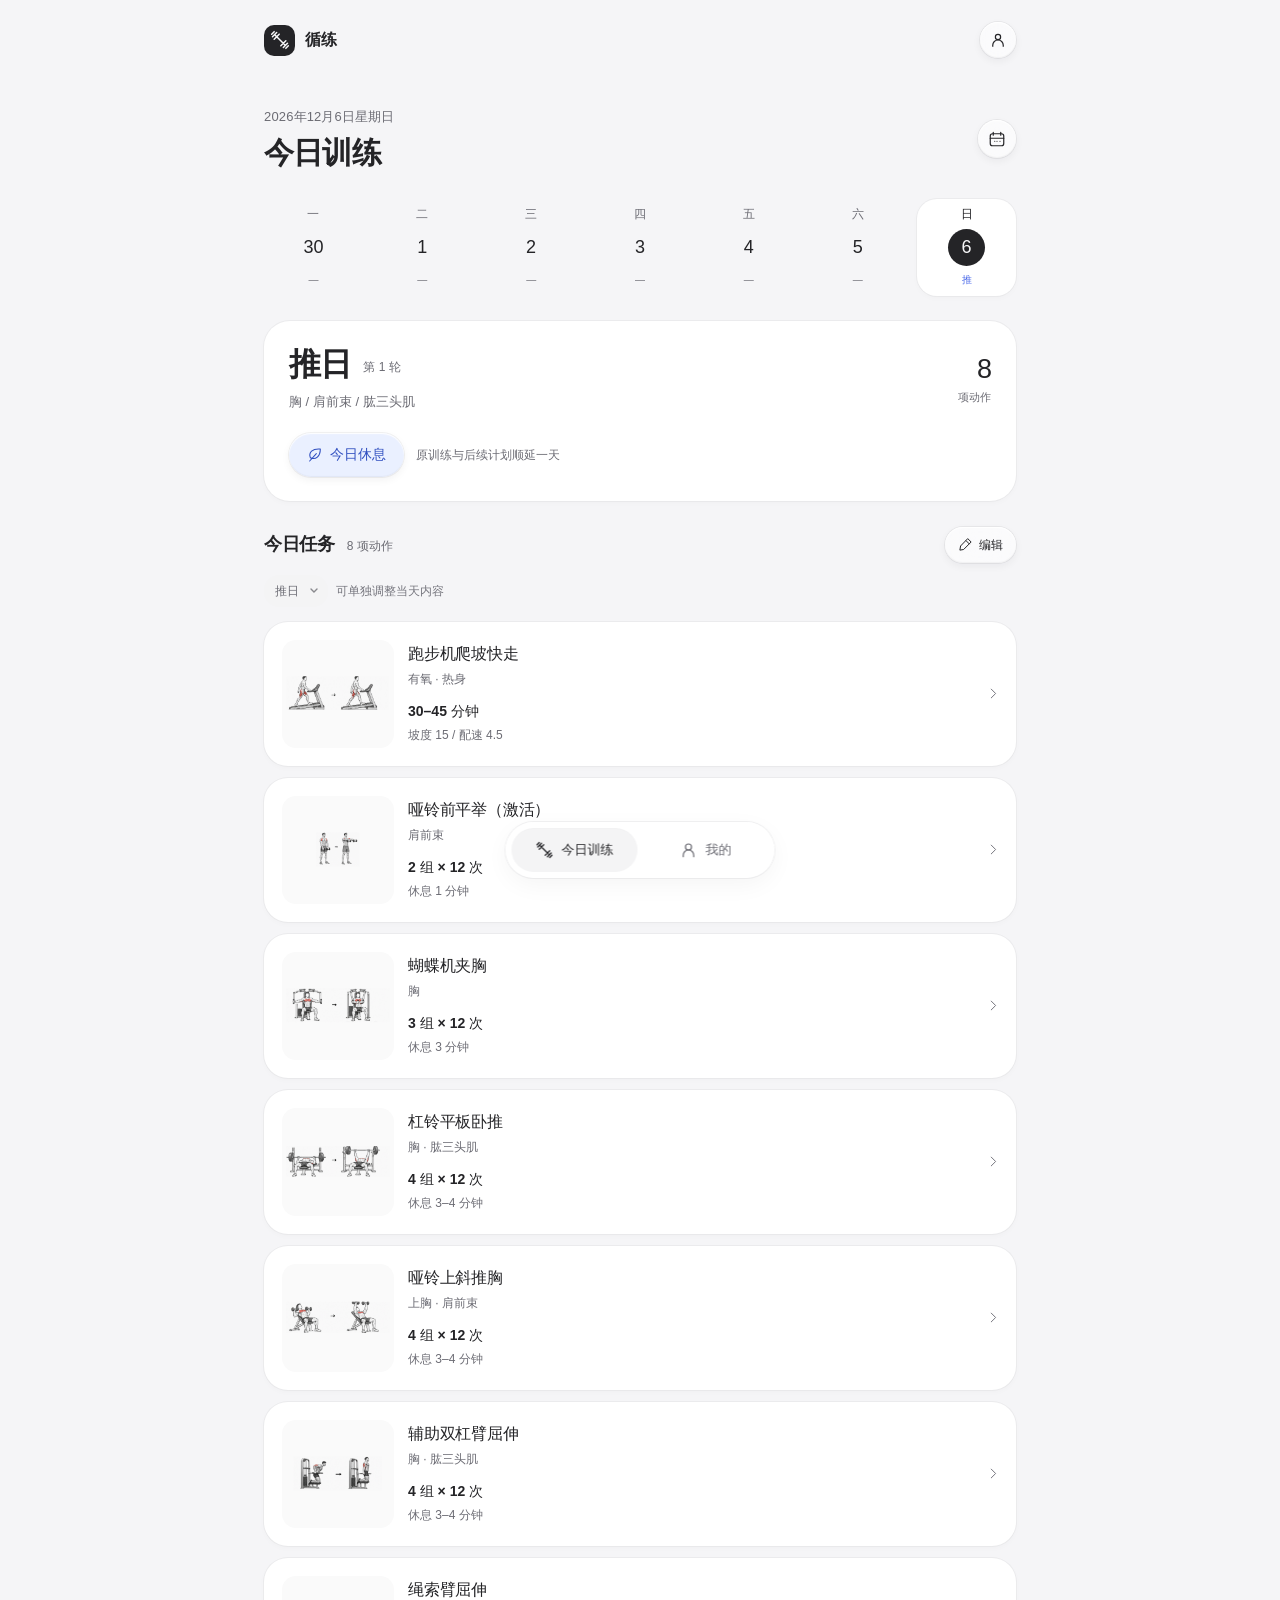
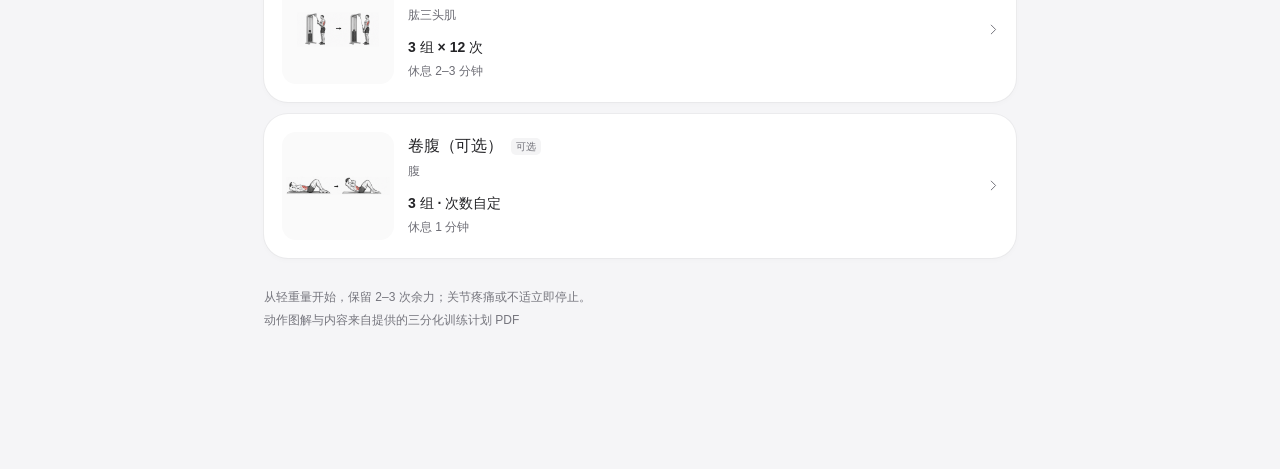
==== index.html @ 10025bc5 "Create fitness task reminder with glass controls" ====
<!doctype html>
<html lang="zh-CN">
<head>
  <meta charset="UTF-8"><meta name="viewport" content="width=device-width,initial-scale=1,viewport-fit=cover,interactive-widget=resizes-content">
  <meta name="theme-color" content="#f5f5f7">
  <meta name="apple-mobile-web-app-capable" content="yes"><meta name="apple-mobile-web-app-title" content="循练">
  <link rel="manifest" href="manifest.json"><link rel="icon" href="icon.svg" type="image/svg+xml">
  <title>循练 · 我的健身计划</title>
  <link rel="stylesheet" href="style.css">
  
</head>
<body>
  <header class="topbar"><a class="brand" href="#today" data-action="today" aria-label="循练首页"><span class="brand-mark"><svg viewBox="0 0 24 24" fill="none" stroke="currentColor" stroke-width="1.8" stroke-linecap="round"><path d="m6 6 12 12M3 8l5-5m8 18 5-5M2 5l3-3m14 20 3-3M5 11l6-6m2 14 6-6"/></svg></span>循练</a><button class="avatar" aria-label="打开我的设置" data-action="profile"><svg viewBox="0 0 24 24" fill="none" stroke="currentColor" stroke-width="1.6"><circle cx="12" cy="8" r="3.5"/><path d="M5 21v-2a7 7 0 0 1 14 0v2"/></svg></button></header>
  <main id="app"></main>
  <nav class="bottom-nav" aria-label="主导航"><button id="nav-today" data-action="today"><span id="nav-icon-today"></span>今日训练</button><button id="nav-profile" data-action="profile"><span id="nav-icon-profile"></span>我的</button></nav>
  <div id="toast" role="status"></div>
  <dialog id="modal"><div id="modal-content"></div></dialog>
  <script src="schedule.js"></script><script src="plan-data.js"></script><script src="app.js"></script>
</body></html>
---- style.css ----
:root{font-family:-apple-system,BlinkMacSystemFont,"SF Pro Display","Segoe UI","Microsoft YaHei",sans-serif;font-size:16px;line-height:1.5;font-optical-sizing:auto;-webkit-font-smoothing:antialiased;color-scheme:light;--bg:#f5f5f7;--surface:#fff;--surface-secondary:#f4f4f5;--text:#242427;--muted:#6c6c74;--faint:#76767e;--line:rgba(28,28,33,.08);--accent:#4665e8;--accent-wash:#eef1fd;--positive:#479269;--shadow:0 0 0 1px rgba(26,26,30,.04),0 2px 6px rgba(26,26,30,.025);--ease-out:cubic-bezier(.23,1,.32,1);--glass:rgba(255,255,255,.68)}
:root[data-theme=dark]{color-scheme:dark;--bg:#151517;--surface:#202023;--surface-secondary:#28282d;--text:#ededf0;--muted:#929298;--faint:#67676e;--line:rgba(255,255,255,.08);--accent:#8ca0ff;--accent-wash:#8ca0ff14;--positive:#75bd94;--shadow:0 0 0 1px rgba(255,255,255,.06),0 2px 7px rgba(0,0,0,.06);--glass:rgba(36,36,40,.8)}
*{box-sizing:border-box}html{background:var(--bg);-webkit-text-size-adjust:100%;-webkit-tap-highlight-color:transparent;overscroll-behavior:none}body{margin:0;min-width:320px;min-height:100dvh;background:var(--bg);color:var(--text)}[hidden]{display:none!important}button,input,select,textarea{font:inherit;color:inherit;border-radius:16px}button{cursor:pointer;border:0;background:none;min-height:44px;touch-action:manipulation;user-select:none;-webkit-user-select:none;-webkit-touch-callout:none;transition:transform 120ms var(--ease-out),background-color 120ms ease;color:var(--text)}button:active{transform:scale(.97)}button:disabled{cursor:default;opacity:.38}button:disabled:active{transform:none}a{color:inherit;text-decoration:none;touch-action:manipulation}button:focus-visible,a:focus-visible,input:focus-visible,select:focus-visible,textarea:focus-visible{outline:2px solid var(--accent);outline-offset:4px}h1,h2,h3,p{margin:0}h1{font-size:30px;line-height:1.2;letter-spacing:-.8px;font-weight:650}h2{font-weight:600}h3{font-weight:550}p{line-height:1.65}small{font-size:12px}svg{width:20px;height:20px;display:block;flex-shrink:0}button svg{pointer-events:none}input,select,textarea{min-width:0;max-width:100%;background:var(--surface-secondary);border:0;padding:11px 12px;font-size:16px;line-height:1.5;box-shadow:0 0 0 1px var(--line);border-radius:16px}input[type=checkbox]{accent-color:var(--accent);width:16px;height:16px;flex-shrink:0;margin:0;box-shadow:none;padding:0}select{appearance:none;background-image:url("data:image/svg+xml,%3Csvg viewBox='0 0 16 16' width='16' height='16' xmlns='http://www.w3.org/2000/svg'%3E%3Cpath d='m5 6 3 3 3-3' fill='none' stroke='%2389898e' stroke-width='1.4' stroke-linecap='round'/%3E%3C/svg%3E");background-repeat:no-repeat;background-position:right 12px center;padding-right:34px}textarea{resize:vertical;min-height:100px}input[type=number]{max-width:130px}strong,b{font-weight:550}.topbar{max-width:808px;margin:0 auto;display:flex;align-items:center;justify-content:space-between;padding:calc(22px + env(safe-area-inset-top,0px)) 28px 16px}.brand{display:flex;align-items:center;gap:10px;font-size:16px;font-weight:600;letter-spacing:-.2px}.brand-mark{height:31px;width:31px;border-radius:10px;display:grid;place-items:center;background:var(--text);color:var(--bg)}.brand-mark svg{width:20px;height:20px}.avatar{height:36px;min-height:36px;width:36px;display:grid;place-items:center;border-radius:50%;color:var(--muted);background:var(--surface);box-shadow:var(--shadow)}.avatar svg{width:18px;height:18px}main{max-width:808px;margin:25px auto 0;padding:0 28px calc(138px + env(safe-area-inset-bottom,0px))}.page-heading{display:flex;justify-content:space-between;align-items:center;gap:14px;margin-bottom:28px}.page-date{color:var(--muted);font-size:13px;letter-spacing:.15px;margin-bottom:8px}.page-heading>div>p:not(.page-date){font-size:14px;color:var(--muted);margin-top:10px}.date-actions{display:flex;align-items:center;gap:14px}.date-button,.icon-button{width:38px;height:38px;min-height:38px;border-radius:11px;background:var(--surface);display:grid;place-items:center;color:var(--muted);box-shadow:var(--shadow)}.date-button svg,.icon-button svg{width:18px;height:18px}.date-actions .text-btn{font-size:12px;color:var(--accent)}.week-calendar{margin-bottom:25px}.week-grid{display:grid;grid-template-columns:repeat(7,minmax(0,1fr));gap:10px}.day-button{min-width:0;display:flex;flex-direction:column;align-items:center;justify-content:center;gap:6px;padding:8px 4px 9px;position:relative;color:var(--muted);font-size:12px;border-radius:20px}.day-button>span{font-size:12px;line-height:1.3}.day-button b{width:37px;height:37px;display:grid;place-items:center;font-size:18px;font-weight:500;border-radius:50%;color:var(--text);font-variant-numeric:tabular-nums}.day-button.active{background:var(--surface);box-shadow:var(--shadow)}.day-button.active b{background:var(--text);color:var(--bg)}.day-button .day-kind{font-size:10px;font-weight:500;line-height:1.5;color:var(--faint)}.day-button .day-kind.push{color:#6479c1}.day-button .day-kind.pull{color:#b08d67}.day-button .day-kind.legs{color:#6e9a7c}.day-button.active .day-kind{color:var(--accent)}.day-button.is-today>span{color:var(--text);font-weight:550}.workout-summary{padding:24px 25px;background:var(--surface);box-shadow:var(--shadow);border-radius:26px}.summary-top{display:flex;align-items:center;justify-content:space-between;margin-bottom:18px}.workout-type{display:flex;align-items:center;gap:7px;font-size:10px;font-weight:600;letter-spacing:1.2px;color:var(--muted)}.type-mark{width:24px;height:24px;border-radius:7px;display:grid;place-items:center;background:var(--accent-wash);color:var(--accent)}.type-mark svg{width:14px;height:14px}.type-mark.pull{background:#b08d6712;color:#a28564}.type-mark.legs{background:#6e9a7c12;color:#6e9a7c}.cycle-count{font-size:12px;color:var(--muted)}.summary-title{display:flex;justify-content:space-between;align-items:center;gap:20px}.summary-name{display:flex;align-items:center;gap:12px}.summary-name .cycle-count{padding-top:5px}.summary-title h2{font-size:32px;letter-spacing:-.8px;line-height:1.2;font-weight:600}.summary-title p{font-size:13px;margin-top:8px;color:var(--muted)}.summary-count{display:flex;flex-direction:column;text-align:right}.summary-count b{font-size:27px;font-weight:500;line-height:1.2;letter-spacing:-1px}.summary-count span{font-size:11px;color:var(--muted);margin-top:4px}.summary-progress{margin-top:24px}.summary-progress-copy{display:flex;align-items:center;justify-content:space-between;font-size:11px;color:var(--muted);margin-bottom:8px;font-variant-numeric:tabular-nums}.progress-track{height:4px;width:100%;background:var(--surface-secondary);border-radius:4px;overflow:hidden}.progress-track>div{height:100%;background:var(--accent);border-radius:4px;transition:width 150ms var(--ease-out)}.summary-actions{display:flex;gap:14px;align-items:center;margin-top:20px}.primary{display:inline-flex;align-items:center;justify-content:center;gap:8px;min-height:44px;padding:11px 20px;border-radius:11px;background:var(--text);color:var(--bg);font-size:14px;font-weight:550;white-space:nowrap;box-shadow:0 2px 3px #00000006}.primary svg{width:16px;height:16px}.summary-actions .primary{min-width:160px}.primary:disabled{opacity:.22}.rest-button{display:flex;align-items:center;justify-content:center;gap:7px;padding:10px 8px;font-size:13px;color:var(--muted);border-radius:10px}.rest-button svg{width:16px;height:16px}.section-heading{display:flex;justify-content:space-between;align-items:center;gap:16px;margin-bottom:15px}.section-heading h2{font-size:18px;letter-spacing:-.3px;font-weight:600}.section-heading>div{display:flex;align-items:baseline;gap:12px}.section-heading>div>span{font-size:12px;color:var(--muted)}.section-heading .text-btn{font-size:12px}.text-btn{display:inline-flex;align-items:center;justify-content:center;gap:6px;color:var(--muted);border-radius:8px;padding:5px;font-size:13px}.text-btn svg{width:15px;height:15px}.daily-task-section{margin-top:27px}.task-heading{margin-bottom:12px}.task-heading h2{font-size:14px;font-weight:500;color:var(--muted);letter-spacing:0}.task-heading>span{display:flex;align-items:center;gap:5px;font-size:12px;color:var(--muted)}.task-heading svg{width:13px;height:13px}.timer-numbers{font-variant-numeric:tabular-nums;font-weight:500}.tasks-strip{display:flex;align-items:center;gap:22px;padding:0 1px 20px;border-bottom:1px solid var(--line)}.task-button{display:flex;align-items:center;gap:8px;font-size:13px;padding:0;min-height:32px;color:var(--muted)}.task-check{height:17px;width:17px;border:1px solid var(--line);box-shadow:inset 0 0 0 1px #88888810;border-radius:5px;display:grid;place-items:center;background:var(--surface)}.task-check svg{width:12px;height:12px}.task-check.done{color:#fff;background:var(--accent);border-color:var(--accent);box-shadow:none}.task-button small{font-size:10px;color:var(--faint);margin-left:-3px}.plan-section{margin-top:26px}.plan-select{display:flex;align-items:center;gap:8px;margin:-3px 0 15px;font-size:12px;color:var(--muted)}.plan-select label{position:absolute;width:1px;height:1px;overflow:hidden;clip:rect(0,0,0,0)}.plan-select select{font-size:12px;min-height:32px;line-height:1.5;padding:6px 29px 6px 11px;box-shadow:none;background-color:var(--surface-secondary);background-position:right 6px center;border-radius:999px}.plan-select>span{font-size:11px;color:var(--faint)}.exercise-list{display:flex;flex-direction:column;gap:12px}.exercise-card{display:grid;align-items:center;background:var(--surface);box-shadow:var(--shadow);overflow:hidden;padding:18px;border-radius:24px;grid-template-columns:112px minmax(0,1fr) 20px;column-gap:14px}.exercise-art{display:flex;align-items:center;justify-content:center;overflow:hidden;background:#fafafa;grid-column:1;grid-row:1;padding:4px;width:112px;height:108px;border-radius:14px}.custom-image{width:100%;height:100%;object-fit:contain;display:block;mix-blend-mode:multiply}.exercise-art img{color:#777}.exercise-name-row{display:flex;align-items:center;gap:8px}.exercise-info{grid-column:2;min-width:0}.exercise-info h3{;line-height:1.4;letter-spacing:-.2px;font-weight:550;font-size:16px}.exercise-info p{;color:var(--muted);margin-top:5px;font-size:12px}.optional-label{font-size:10px;color:var(--muted);border-radius:5px;padding:1px 5px;background:var(--surface-secondary);white-space:nowrap}.exercise-meta{display:flex;align-items:center;flex-wrap:wrap;gap:8px;color:var(--muted);line-height:1.6;font-size:12px;margin-top:10px}.meta-divider{width:1px;height:10px;background:var(--line);flex-shrink:0}.detail-link{grid-column:3;grid-row:1;display:grid;place-items:center;min-width:28px;padding:0;color:var(--faint)}.detail-link svg{width:15px;height:15px}.exercise-side{grid-column:1/-1;display:flex;align-items:center;gap:12px;border-top:1px solid var(--line);padding:11px 0;margin-top:14px;min-height:65px}.set-label{font-size:11px;color:var(--muted);min-width:61px}.set-checks{display:flex;align-items:center;gap:8px;flex-wrap:wrap;flex:1}.set-btn{width:40px;height:36px;min-height:36px;border-radius:9px;display:grid;place-items:center;font-size:12px;font-variant-numeric:tabular-nums;background:var(--surface-secondary);color:var(--muted);position:relative}.set-btn::before{content:'';position:absolute;inset:-4px -3px}.set-btn svg{width:15px;height:15px}.set-btn.done{background:var(--accent-wash);color:var(--accent)}.set-btn:disabled{opacity:.5}.set-btn.done:disabled{opacity:.85}.exercise-set-summary{font-size:11px;color:var(--faint);font-variant-numeric:tabular-nums;white-space:nowrap}.no-image{display:flex;align-items:center;justify-content:center;gap:5px;flex-direction:column;color:#b2b2b8}.no-image svg{height:28px;width:28px}.no-image small{font-size:10px}.finish-panel{margin-top:22px;display:flex;justify-content:space-between;align-items:center;gap:18px;padding:22px 2px 0;border-top:1px solid var(--line)}.finish-panel strong{font-size:14px;font-weight:500}.finish-panel p{font-size:12px;color:var(--muted);margin-top:4px}.finish-panel>.primary{font-size:12px;padding:10px 16px;min-height:40px}.finish-panel>svg{width:25px;height:25px;color:var(--positive)}.train-note{font-size:11px;color:var(--faint);margin-top:28px;line-height:1.9;max-width:65ch}.bottom-nav{position:fixed;z-index:20;bottom:calc(22px + env(safe-area-inset-bottom,0px));left:50%;transform:translateX(-50%);display:flex;padding:6px;gap:5px;min-width:268px;background:var(--glass);box-shadow:0 0 0 1px rgba(120,120,130,.1),0 7px 24px #0000000b,inset 0 1px 0 #ffffff80;border-radius:999px;backdrop-filter:blur(24px) saturate(180%);-webkit-backdrop-filter:blur(24px) saturate(180%)}.bottom-nav button{display:flex;align-items:center;justify-content:center;gap:8px;min-width:126px;padding:12px 17px;font-size:13px;color:var(--muted);min-height:44px;flex:1;border-radius:999px}.bottom-nav button.active{background:var(--surface-secondary);color:var(--text);box-shadow:inset 0 1px 0 #88888805}.bottom-nav svg{width:18px;height:18px}.timer-tray{position:fixed;z-index:19;bottom:110px;left:50%;transform:translateX(-50%);display:flex;align-items:center;gap:12px;padding:12px 16px;min-width:284px;border-radius:16px;background:var(--surface);box-shadow:0 0 0 1px var(--line),0 10px 35px #00000014}.timer-icon{width:33px;height:33px;border-radius:50%;background:var(--accent-wash);color:var(--accent);display:grid;place-items:center}.timer-icon svg{height:16px;width:16px}.timer-tray>div{display:flex;flex-direction:column;gap:1px;min-width:70px}.timer-tray>div>span{font-size:10px;color:var(--muted)}.timer-tray b{font-size:18px;line-height:1.2;letter-spacing:.4px}.timer-tray>button{margin-left:auto;font-size:12px;padding:0 5px;color:var(--muted)}#toast{position:fixed;z-index:50;bottom:113px;left:50%;transform:translate(-50%,8px);opacity:0;pointer-events:none;max-width:calc(100vw - 32px);width:max-content;padding:12px 17px;border-radius:12px;background:var(--surface);box-shadow:var(--shadow),0 5px 25px #00000012;color:var(--text);font-size:13px;line-height:1.7;transition:opacity 180ms var(--ease-out),transform 180ms var(--ease-out)}#toast.show{opacity:1;transform:translate(-50%,0)}.rest-state{padding:44px 25px;background:var(--surface);box-shadow:var(--shadow);text-align:center;margin-bottom:20px;border-radius:26px}.rest-state>svg{width:43px;height:43px;color:var(--muted);margin:0 auto 20px}.rest-state h2{font-size:24px;font-weight:550;letter-spacing:-.5px}.rest-state p{font-size:13px;line-height:1.85;color:var(--muted);max-width:420px;margin:13px auto 24px}.hero-actions{display:flex;justify-content:center;align-items:center;gap:10px;flex-wrap:wrap}.secondary{background:var(--surface-secondary);border-radius:10px;padding:10px 14px;min-height:42px;display:inline-flex;justify-content:center;align-items:center;gap:7px;font-size:13px;color:var(--muted)}.secondary svg{height:16px;width:16px}.rest-suggestions{display:flex;justify-content:center;align-items:center;gap:20px;font-size:12px;color:var(--muted);margin:20px 0 26px}.rest-state .inline-note{font-size:11px;margin-bottom:0}.profile-grid{display:grid;grid-template-columns:1fr;gap:22px}.profile-grid>div{display:contents}.settings-card{padding:24px;background:var(--surface);box-shadow:var(--shadow);border-radius:26px}.settings-card h2{font-size:18px;letter-spacing:-.3px}.settings-card>p{font-size:12px;color:var(--muted);margin-top:8px;margin-bottom:21px}.field{display:flex;flex-direction:column;gap:9px;margin:22px 0}.field label{font-size:13px;font-weight:500;color:var(--text)}.field small{font-size:11px;color:var(--muted);line-height:1.8}.field input[type=date]{max-width:240px}.cycle-list{display:flex;flex-wrap:wrap;gap:10px}.cycle-item{display:flex;align-items:center;gap:10px;padding:6px 9px 6px 13px;background:var(--surface-secondary);border-radius:19px}.cycle-item span{font-size:13px}.cycle-item button{min-height:32px;width:28px;display:grid;place-items:center;border-radius:7px;color:var(--muted);padding:0}.cycle-item svg{width:14px;height:14px}.weekday-options{display:flex;gap:7px;flex-wrap:wrap}.weekday-option{display:flex;align-items:center;gap:7px;padding:9px;background:var(--surface-secondary);font-size:12px!important;font-weight:400!important;white-space:nowrap;border-radius:13px}.save-row{border-top:1px solid var(--line);padding-top:20px;margin-top:25px;display:flex;align-items:center;justify-content:space-between;gap:14px}.save-row small{font-size:11px;color:var(--muted)}.save-row .primary{font-size:12px;min-height:40px}.profile-stat{display:flex;gap:48px;margin:25px 0 19px}.profile-stat strong{font-size:30px;letter-spacing:-1px;line-height:1.2;display:block;font-weight:500;font-variant-numeric:tabular-nums}.profile-stat span{font-size:11px;color:var(--muted);margin-top:6px;display:block}.empty{text-align:center;padding:25px 5px 15px;font-size:13px;line-height:1.9;color:var(--muted)}.history-item{display:flex;justify-content:space-between;align-items:center;gap:15px;width:100%;padding:16px 0;border-top:1px solid var(--line);font-size:13px;text-align:left}.history-item strong{font-weight:500}.history-item span{color:var(--muted);font-size:11px}.segmented{display:flex;padding:4px;gap:4px;background:var(--surface-secondary);margin:20px 0 9px;border-radius:999px}.segmented button{flex:1;padding:7px 12px;min-height:35px;font-size:13px;border-radius:8px;color:var(--muted)}.segmented button.active{background:var(--surface);color:var(--text);box-shadow:0 1px 4px #00000007}.editor-row{display:flex;align-items:center;justify-content:space-between;padding:15px 0;border-bottom:1px solid var(--line);gap:15px}.editor-row strong{font-size:13px;font-weight:500}.editor-row small{display:block;color:var(--muted);font-size:11px;margin-top:5px}.row-actions{display:flex;align-items:center;gap:7px}.row-actions button{height:32px;min-height:32px;width:32px;border-radius:8px;display:grid;place-items:center;background:var(--surface-secondary);color:var(--muted);padding:0}.row-actions svg{width:14px;height:14px}.editor-footer{display:flex;gap:10px;margin-top:20px}.inline-note,.local-note{font-size:11px!important;color:var(--muted);line-height:1.8;margin-top:16px!important;margin-bottom:0!important}.settings-card .field:last-child{margin-bottom:0}.settings-card .text-btn{margin-top:12px;font-size:12px}.settings-card .field select{max-width:100%}.danger{color:#c46b64}dialog{color:var(--text);background:var(--surface);border:0;box-shadow:0 0 0 1px var(--line),0 24px 100px #00000026;padding:0;width:calc(100vw - 32px);max-width:490px;max-height:90dvh;overflow:auto;overscroll-behavior:contain;border-radius:28px}dialog::backdrop{background:rgba(20,20,25,.3);backdrop-filter:blur(5px);-webkit-backdrop-filter:blur(5px)}.modal-header{display:flex;align-items:center;justify-content:space-between;gap:15px;padding:20px 23px 12px}.modal-header h2{font-size:18px;line-height:1.4;font-weight:600;letter-spacing:-.3px}.modal-header .icon-button{background:var(--surface-secondary);box-shadow:none;height:30px;width:30px;min-height:30px;border-radius:50%}.modal-header .icon-button svg{height:15px;width:15px}.modal-body{padding:12px 23px 23px}.modal-body>p{font-size:13px;color:var(--muted);line-height:1.8;margin:12px 0 18px}.modal-body h3{font-size:15px;font-weight:550}.illustration{height:220px;padding:16px;background:#fafafa;border-radius:13px;margin:0 0 20px;overflow:hidden}.detail-muscle{font-size:11px;color:var(--muted);display:block;margin:13px 0 8px}.diagram-note{font-size:11px!important}.modal-footer{margin-top:25px;display:flex;align-items:center;justify-content:flex-end;gap:10px}.modal-footer .primary,.modal-footer .secondary{font-size:13px}.form-grid{display:grid;grid-template-columns:1fr 1fr;gap:0 18px}.form-grid .field{margin:10px 0}.form-grid .full{grid-column:1/-1}.form-grid label{font-size:12px;font-weight:400}.form-grid input[type=number]{max-width:100%;width:100%}.form-grid .weekday-option{margin-top:5px;padding:10px;border-radius:13px}.form-grid .field small{font-size:10px}#form-error{font-size:12px;margin-top:10px}.calendar-header{display:flex;align-items:center;justify-content:space-between;margin-bottom:17px}.calendar-header strong{font-size:14px;font-weight:500}.calendar-header .icon-button{box-shadow:none;background:var(--surface-secondary);height:32px;min-height:32px;width:32px}.calendar-grid{display:grid;grid-template-columns:repeat(7,minmax(0,1fr));gap:5px}.calendar-weekday{font-size:11px;color:var(--muted);text-align:center;padding:5px 0 10px}.calendar-cell{min-width:0;border-radius:10px;min-height:58px;padding:8px 0;display:flex;align-items:center;justify-content:center;gap:5px;flex-direction:column;font-size:13px;font-variant-numeric:tabular-nums}.calendar-cell small{font-size:9px;color:var(--muted);white-space:nowrap}.calendar-cell.active{box-shadow:inset 0 0 0 1px var(--accent);background:var(--accent-wash)}.calendar-cell.is-today>span{color:var(--accent);font-weight:600}.calendar-help{font-size:11px!important;margin-top:18px!important}.calendar-cell.empty-cell{pointer-events:none}.rest-state .glass{background:none}.reveal{animation:none}
@media(hover:hover) and (pointer:fine){.day-button:hover{background:var(--surface-secondary)}.primary:not(:disabled):hover{opacity:.88}.rest-button:hover,.text-btn:hover,.task-button:hover{color:var(--text)}.set-btn:not(:disabled):hover{background:var(--accent-wash);color:var(--accent)}.set-btn.done:not(:disabled):hover{background:var(--accent);color:#fff}.exercise-art:hover{background:#f0f0f0}.row-actions button:not(:disabled):hover,.icon-button:hover{background:var(--line)}.bottom-nav button:not(.active):hover{background:var(--surface-secondary)}}
@media(min-width:1000px){main{margin-top:32px}.profile-grid{grid-template-columns:1fr 1fr;align-items:start;gap:20px}.profile-grid>div{display:block;min-width:0}.profile-grid .settings-card+.settings-card{margin-top:20px;border-radius:26px}.profile-grid .settings-card{padding:22px;border-radius:26px}.profile-grid .cycle-list{gap:7px}.profile-grid .cycle-item{gap:4px;padding:6px 6px 6px 8px;border-radius:19px}.profile-grid .cycle-item span{font-size:12px}.profile-grid .cycle-item button{width:20px}.profile-grid .weekday-option{font-size:11px!important;padding:7px;border-radius:13px}.profile-grid .save-row{flex-wrap:wrap}.profile-grid .save-row .primary{margin-left:auto}.profile-grid .row-actions{gap:4px}.profile-grid .row-actions button{width:27px}.profile-grid .editor-row{gap:10px}.profile-grid .editor-footer{gap:6px}.profile-grid .secondary{font-size:12px;padding:10px 12px}}
@media(max-width:600px){.topbar{padding:calc(18px + env(safe-area-inset-top,0px)) 23px 12px}.brand{font-size:15px;gap:8px}.brand-mark{width:29px;height:29px;border-radius:9px}.avatar{height:33px;width:33px;min-height:33px}.avatar svg{height:16px;width:16px}main{padding:0 22px calc(140px + env(safe-area-inset-bottom,0px));margin-top:14px}.page-heading{margin-bottom:20px}h1{font-size:28px}.page-date{font-size:12px;margin-bottom:7px}.date-button{width:36px;height:36px;min-height:36px}.week-grid{gap:5px}.day-button{;padding:8px 0;gap:6px;border-radius:20px}.day-button>span{font-size:11px}.day-button b{width:33px;height:33px;font-size:16px}.day-button .day-kind{font-size:10px}.week-calendar{margin-bottom:20px}.workout-summary{padding:20px;border-radius:26px}.summary-top{margin-bottom:15px}.summary-title h2{font-size:30px}.summary-title p{font-size:12px;margin-top:7px}.summary-count b{font-size:25px}.summary-count span{font-size:10px}.cycle-count{font-size:11px}.workout-type{font-size:9px}.summary-progress{margin-top:18px}.summary-actions{margin-top:18px;gap:17px}.summary-actions .primary{min-width:150px;font-size:13px;padding:11px 18px}.rest-button{font-size:12px;padding:8px 0;gap:6px}.rest-button svg{width:15px;height:15px}.daily-task-section{margin-top:23px}.task-heading{margin-bottom:9px}.task-heading h2{font-size:13px}.tasks-strip{gap:22px;padding-bottom:17px}.task-button{font-size:12px;gap:7px}.task-button small{font-size:9px}.task-check{width:16px;height:16px;border-radius:5px}.plan-section{margin-top:23px}.section-heading{margin-bottom:13px}.section-heading h2{font-size:17px}.section-heading>div{gap:8px}.section-heading>div>span{font-size:10px}.section-heading .text-btn{font-size:12px;min-height:30px}.plan-select{margin:0 0 14px}.plan-select select{min-height:34px;font-size:16px;padding:5px 25px 5px 10px;line-height:1.5;max-width:82px;border-radius:999px}.plan-select>span{font-size:10px}.exercise-card{;gap:0 12px;padding:18px;border-radius:24px;grid-template-columns:112px minmax(0,1fr) 20px;column-gap:14px}.exercise-art{;padding:2px;width:112px;height:108px;border-radius:14px}.exercise-info h3{;font-weight:550;line-height:1.55;font-size:16px}.exercise-name-row{gap:5px;flex-wrap:wrap}.exercise-info p{;margin-top:3px;font-size:12px}.exercise-meta{;gap:5px;line-height:1.6;font-size:12px;margin-top:10px}.exercise-meta .meta-divider{display:none}.exercise-meta>span:not(.meta-divider){display:block;white-space:normal}.exercise-meta{flex-direction:column;align-items:flex-start;gap:2px;font-size:12px;margin-top:10px}.detail-link{min-width:17px;min-height:44px}.detail-link svg{width:13px;height:13px}.exercise-side{margin-top:14px;padding:10px 0;gap:10px;min-height:61px}.set-label{font-size:11px;min-width:44px}.set-checks{gap:7px}.set-btn{width:34px;height:34px;min-height:34px;font-size:11px;border-radius:8px}.exercise-set-summary{font-size:11px}.exercise-card:has(.set-btn:nth-child(5)) .set-checks{gap:6px}.exercise-card:has(.set-btn:nth-child(5)) .set-btn{width:31px}.exercise-card:has(.set-btn:nth-child(6)) .exercise-set-summary{display:none}.exercise-list{gap:11px}.finish-panel{flex-wrap:wrap;padding-top:19px;margin-top:22px;gap:13px}.finish-panel strong{font-size:13px}.finish-panel p{font-size:11px;max-width:240px}.finish-panel>.primary{margin-left:auto}.train-note{font-size:10px;line-height:1.9;margin-top:25px}.bottom-nav{bottom:calc(17px + env(safe-area-inset-bottom,0px));padding:6px;min-width:264px;border-radius:999px;backdrop-filter:blur(24px) saturate(180%);-webkit-backdrop-filter:blur(24px) saturate(180%)}.bottom-nav button{font-size:12px;padding:12px 17px;min-width:123px;gap:8px;border-radius:999px}.bottom-nav svg{width:18px;height:18px}.timer-tray{bottom:calc(100px + env(safe-area-inset-bottom,0px));min-width:264px;padding:11px 14px}#toast{bottom:calc(104px + env(safe-area-inset-bottom,0px));font-size:12px;max-width:calc(100vw - 40px)}.settings-card{padding:21px;border-radius:26px}.settings-card h2{font-size:17px}.settings-card>p{font-size:11px}.field{margin:21px 0}.field label{font-size:12px}.field small{font-size:10px}.cycle-list{gap:7px}.cycle-item{gap:6px;padding:6px 7px 6px 10px;border-radius:19px}.cycle-item span{font-size:12px}.cycle-item button{width:24px}.weekday-options{gap:6px}.weekday-option{padding:8px;font-size:11px!important;border-radius:13px}.weekday-option input{width:14px;height:14px}.save-row{flex-wrap:wrap}.save-row .primary{margin-left:auto}.profile-stat{gap:40px}.profile-stat strong{font-size:28px}.row-actions button{width:30px;height:32px;min-height:32px}.editor-row strong{font-size:12px}.editor-row small{font-size:10px}.row-actions{gap:6px}.history-item span{font-size:10px}.history-item strong{font-size:12px}.modal-header{padding:20px 20px 10px}.modal-header h2{font-size:17px}.modal-body{padding:12px 20px 22px}.modal-body>p{font-size:12px}.modal-body h3{font-size:14px}.illustration{height:190px}.form-grid{gap:0 12px}.form-grid label{font-size:11px}.form-grid .field small{font-size:10px}.form-grid .weekday-option{font-size:10px!important;border-radius:13px}.calendar-cell{min-height:52px}.calendar-cell small{font-size:8px}.calendar-grid{gap:3px}.rest-state{padding:36px 21px;border-radius:26px}.rest-state h2{font-size:23px}.rest-state>svg{width:38px;height:38px}.rest-state p{font-size:12px}.rest-state .primary,.rest-state .secondary{font-size:12px}.rest-suggestions{font-size:11px;gap:16px}}
@media(pointer:coarse){input,select,textarea{font-size:16px!important;border-radius:16px}}
@media(prefers-reduced-motion:reduce){*,*::before,*::after{animation:none!important;transition-duration:0ms!important;scroll-behavior:auto!important}button:active{transform:none}}
@media(prefers-reduced-transparency:reduce){.bottom-nav{background:var(--surface);border-radius:999px;backdrop-filter:blur(24px) saturate(180%);-webkit-backdrop-filter:blur(24px) saturate(180%)}dialog::backdrop{backdrop-filter:none;-webkit-backdrop-filter:none}}
@media(prefers-contrast:more){:root{--muted:#55555d;--faint:#74747e;--line:rgba(0,0,0,.18)}:root[data-theme=dark]{--muted:#b2b2ba;--faint:#9696a0;--line:rgba(255,255,255,.2)}.bottom-nav,.workout-summary,.exercise-card,.settings-card{outline:1px solid var(--line);border-radius:26px}}

.primary,.secondary,.rest-button,.text-btn,.date-button,.icon-button,.avatar,.row-actions button,.cycle-item button,.segmented button.active{border-radius:999px;background:rgba(255,255,255,.58);box-shadow:inset 0 1px 1px rgba(255,255,255,.95),inset 0 -1px 1px rgba(24,24,30,.04),0 0 0 1px rgba(24,24,30,.055),0 3px 8px rgba(24,24,30,.055);backdrop-filter:blur(16px) saturate(160%);-webkit-backdrop-filter:blur(16px) saturate(160%);color:var(--text)}
.primary,.rest-button{background:rgba(223,232,255,.65);color:#304fc0;padding:11px 18px;min-height:44px;font-size:14px}.text-btn{padding:7px 13px;min-height:36px}.summary-actions{gap:12px;flex-wrap:wrap}.rest-hint{font-size:12px;color:var(--muted)}.exercise-meta>strong{color:var(--text);font-size:14px;font-weight:550}.exercise-meta{display:flex;flex-direction:column;align-items:flex-start;gap:3px}.exercise-card{align-items:center}.exercise-art{background:#fafafa}.summary-name .cycle-count{font-size:12px}.section-heading>div>span{font-size:12px}.plan-select>span{font-size:12px}.summary-title p{font-size:13px}.train-note{font-size:12px}.cycle-item button{min-height:32px}.danger{color:#b65049}
:root[data-theme=dark] .primary,:root[data-theme=dark] .secondary,:root[data-theme=dark] .rest-button,:root[data-theme=dark] .text-btn,:root[data-theme=dark] .date-button,:root[data-theme=dark] .icon-button,:root[data-theme=dark] .avatar,:root[data-theme=dark] .row-actions button,:root[data-theme=dark] .cycle-item button,:root[data-theme=dark] .segmented button.active{background:rgba(67,67,75,.56);color:var(--text);box-shadow:inset 0 1px 1px #ffffff1a,inset 0 -1px 1px #00000040,0 0 0 1px #ffffff12,0 3px 8px #00000022}
:root[data-theme=dark] .primary,:root[data-theme=dark] .rest-button{background:rgba(91,118,200,.24);color:#bdcaff}
@media(max-width:600px){.summary-actions{margin-top:17px}.rest-hint{font-size:11px}.exercise-card{grid-template-columns:108px minmax(0,1fr) 16px;padding:16px;column-gap:12px}.exercise-art{width:108px;height:105px}.exercise-info h3{font-size:14px}.exercise-meta>strong{font-size:14px}.exercise-meta{font-size:12px}.plan-section{margin-top:24px}.section-heading h2{font-size:18px}.section-heading .text-btn{font-size:13px}.summary-actions .rest-button{font-size:13px}.summary-title h2{font-size:29px}.rest-hint{flex:1;min-width:115px;line-height:1.7}}
@media(prefers-reduced-transparency:reduce){.primary,.secondary,.rest-button,.text-btn,.date-button,.icon-button,.avatar,.row-actions button,.cycle-item button,.segmented button.active{backdrop-filter:none;-webkit-backdrop-filter:none;background:var(--surface)}}
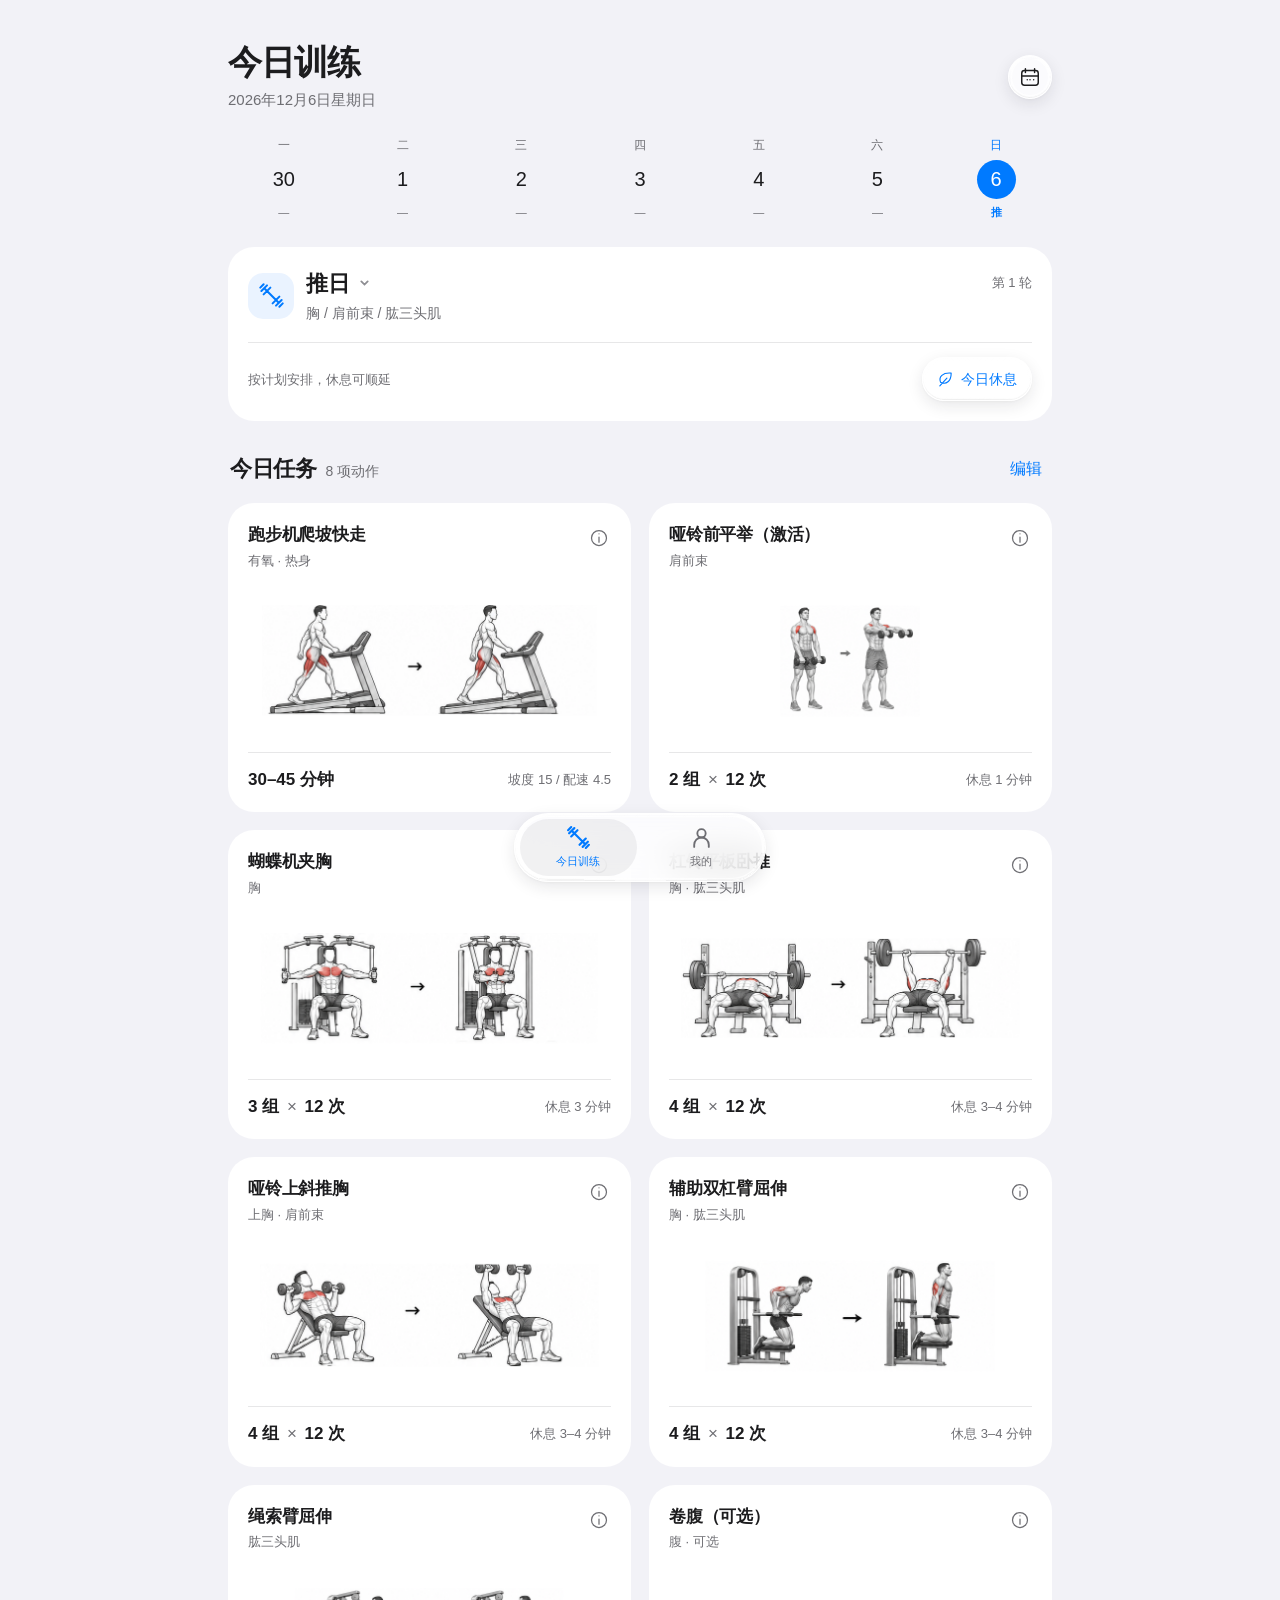
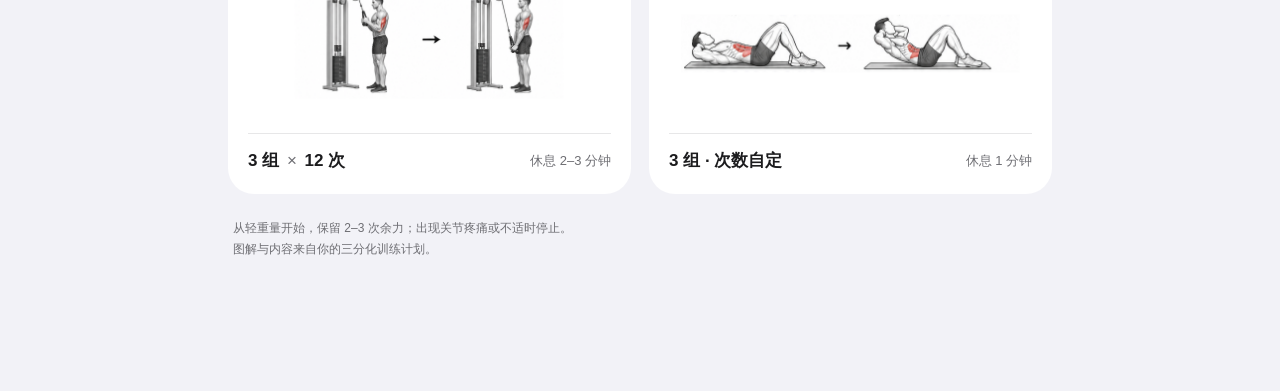
==== commit 26e3ce40: "Refine Apple-style hierarchy, full-width diagrams and glass navigation" ====
--- a/index.html
+++ b/index.html
@@ -2,7 +2,7 @@
 <html lang="zh-CN">
 <head>
   <meta charset="UTF-8"><meta name="viewport" content="width=device-width,initial-scale=1,viewport-fit=cover,interactive-widget=resizes-content">
-  <meta name="theme-color" content="#f5f5f7">
+  <meta name="theme-color" content="#f2f2f7">
   <meta name="apple-mobile-web-app-capable" content="yes"><meta name="apple-mobile-web-app-title" content="循练">
   <link rel="manifest" href="manifest.json"><link rel="icon" href="icon.svg" type="image/svg+xml">
   <title>循练 · 我的健身计划</title>
@@ -10,7 +10,7 @@
   
 </head>
 <body>
-  <header class="topbar"><a class="brand" href="#today" data-action="today" aria-label="循练首页"><span class="brand-mark"><svg viewBox="0 0 24 24" fill="none" stroke="currentColor" stroke-width="1.8" stroke-linecap="round"><path d="m6 6 12 12M3 8l5-5m8 18 5-5M2 5l3-3m14 20 3-3M5 11l6-6m2 14 6-6"/></svg></span>循练</a><button class="avatar" aria-label="打开我的设置" data-action="profile"><svg viewBox="0 0 24 24" fill="none" stroke="currentColor" stroke-width="1.6"><circle cx="12" cy="8" r="3.5"/><path d="M5 21v-2a7 7 0 0 1 14 0v2"/></svg></button></header>
+  <svg class="glass-defs" aria-hidden="true"><defs><filter id="glass-edge" x="0%" y="0%" width="100%" height="100%"><feTurbulence type="fractalNoise" baseFrequency="0.012 0.03" numOctaves="1" seed="4" result="refraction"/><feDisplacementMap in="SourceGraphic" in2="refraction" scale="5" xChannelSelector="R" yChannelSelector="G"/></filter></defs></svg>
   <main id="app"></main>
   <nav class="bottom-nav" aria-label="主导航"><button id="nav-today" data-action="today"><span id="nav-icon-today"></span>今日训练</button><button id="nav-profile" data-action="profile"><span id="nav-icon-profile"></span>我的</button></nav>
   <div id="toast" role="status"></div>
--- a/style.css
+++ b/style.css
@@ -1,17 +1,223 @@
-:root{font-family:-apple-system,BlinkMacSystemFont,"SF Pro Display","Segoe UI","Microsoft YaHei",sans-serif;font-size:16px;line-height:1.5;font-optical-sizing:auto;-webkit-font-smoothing:antialiased;color-scheme:light;--bg:#f5f5f7;--surface:#fff;--surface-secondary:#f4f4f5;--text:#242427;--muted:#6c6c74;--faint:#76767e;--line:rgba(28,28,33,.08);--accent:#4665e8;--accent-wash:#eef1fd;--positive:#479269;--shadow:0 0 0 1px rgba(26,26,30,.04),0 2px 6px rgba(26,26,30,.025);--ease-out:cubic-bezier(.23,1,.32,1);--glass:rgba(255,255,255,.68)}
-:root[data-theme=dark]{color-scheme:dark;--bg:#151517;--surface:#202023;--surface-secondary:#28282d;--text:#ededf0;--muted:#929298;--faint:#67676e;--line:rgba(255,255,255,.08);--accent:#8ca0ff;--accent-wash:#8ca0ff14;--positive:#75bd94;--shadow:0 0 0 1px rgba(255,255,255,.06),0 2px 7px rgba(0,0,0,.06);--glass:rgba(36,36,40,.8)}
-*{box-sizing:border-box}html{background:var(--bg);-webkit-text-size-adjust:100%;-webkit-tap-highlight-color:transparent;overscroll-behavior:none}body{margin:0;min-width:320px;min-height:100dvh;background:var(--bg);color:var(--text)}[hidden]{display:none!important}button,input,select,textarea{font:inherit;color:inherit;border-radius:16px}button{cursor:pointer;border:0;background:none;min-height:44px;touch-action:manipulation;user-select:none;-webkit-user-select:none;-webkit-touch-callout:none;transition:transform 120ms var(--ease-out),background-color 120ms ease;color:var(--text)}button:active{transform:scale(.97)}button:disabled{cursor:default;opacity:.38}button:disabled:active{transform:none}a{color:inherit;text-decoration:none;touch-action:manipulation}button:focus-visible,a:focus-visible,input:focus-visible,select:focus-visible,textarea:focus-visible{outline:2px solid var(--accent);outline-offset:4px}h1,h2,h3,p{margin:0}h1{font-size:30px;line-height:1.2;letter-spacing:-.8px;font-weight:650}h2{font-weight:600}h3{font-weight:550}p{line-height:1.65}small{font-size:12px}svg{width:20px;height:20px;display:block;flex-shrink:0}button svg{pointer-events:none}input,select,textarea{min-width:0;max-width:100%;background:var(--surface-secondary);border:0;padding:11px 12px;font-size:16px;line-height:1.5;box-shadow:0 0 0 1px var(--line);border-radius:16px}input[type=checkbox]{accent-color:var(--accent);width:16px;height:16px;flex-shrink:0;margin:0;box-shadow:none;padding:0}select{appearance:none;background-image:url("data:image/svg+xml,%3Csvg viewBox='0 0 16 16' width='16' height='16' xmlns='http://www.w3.org/2000/svg'%3E%3Cpath d='m5 6 3 3 3-3' fill='none' stroke='%2389898e' stroke-width='1.4' stroke-linecap='round'/%3E%3C/svg%3E");background-repeat:no-repeat;background-position:right 12px center;padding-right:34px}textarea{resize:vertical;min-height:100px}input[type=number]{max-width:130px}strong,b{font-weight:550}.topbar{max-width:808px;margin:0 auto;display:flex;align-items:center;justify-content:space-between;padding:calc(22px + env(safe-area-inset-top,0px)) 28px 16px}.brand{display:flex;align-items:center;gap:10px;font-size:16px;font-weight:600;letter-spacing:-.2px}.brand-mark{height:31px;width:31px;border-radius:10px;display:grid;place-items:center;background:var(--text);color:var(--bg)}.brand-mark svg{width:20px;height:20px}.avatar{height:36px;min-height:36px;width:36px;display:grid;place-items:center;border-radius:50%;color:var(--muted);background:var(--surface);box-shadow:var(--shadow)}.avatar svg{width:18px;height:18px}main{max-width:808px;margin:25px auto 0;padding:0 28px calc(138px + env(safe-area-inset-bottom,0px))}.page-heading{display:flex;justify-content:space-between;align-items:center;gap:14px;margin-bottom:28px}.page-date{color:var(--muted);font-size:13px;letter-spacing:.15px;margin-bottom:8px}.page-heading>div>p:not(.page-date){font-size:14px;color:var(--muted);margin-top:10px}.date-actions{display:flex;align-items:center;gap:14px}.date-button,.icon-button{width:38px;height:38px;min-height:38px;border-radius:11px;background:var(--surface);display:grid;place-items:center;color:var(--muted);box-shadow:var(--shadow)}.date-button svg,.icon-button svg{width:18px;height:18px}.date-actions .text-btn{font-size:12px;color:var(--accent)}.week-calendar{margin-bottom:25px}.week-grid{display:grid;grid-template-columns:repeat(7,minmax(0,1fr));gap:10px}.day-button{min-width:0;display:flex;flex-direction:column;align-items:center;justify-content:center;gap:6px;padding:8px 4px 9px;position:relative;color:var(--muted);font-size:12px;border-radius:20px}.day-button>span{font-size:12px;line-height:1.3}.day-button b{width:37px;height:37px;display:grid;place-items:center;font-size:18px;font-weight:500;border-radius:50%;color:var(--text);font-variant-numeric:tabular-nums}.day-button.active{background:var(--surface);box-shadow:var(--shadow)}.day-button.active b{background:var(--text);color:var(--bg)}.day-button .day-kind{font-size:10px;font-weight:500;line-height:1.5;color:var(--faint)}.day-button .day-kind.push{color:#6479c1}.day-button .day-kind.pull{color:#b08d67}.day-button .day-kind.legs{color:#6e9a7c}.day-button.active .day-kind{color:var(--accent)}.day-button.is-today>span{color:var(--text);font-weight:550}.workout-summary{padding:24px 25px;background:var(--surface);box-shadow:var(--shadow);border-radius:26px}.summary-top{display:flex;align-items:center;justify-content:space-between;margin-bottom:18px}.workout-type{display:flex;align-items:center;gap:7px;font-size:10px;font-weight:600;letter-spacing:1.2px;color:var(--muted)}.type-mark{width:24px;height:24px;border-radius:7px;display:grid;place-items:center;background:var(--accent-wash);color:var(--accent)}.type-mark svg{width:14px;height:14px}.type-mark.pull{background:#b08d6712;color:#a28564}.type-mark.legs{background:#6e9a7c12;color:#6e9a7c}.cycle-count{font-size:12px;color:var(--muted)}.summary-title{display:flex;justify-content:space-between;align-items:center;gap:20px}.summary-name{display:flex;align-items:center;gap:12px}.summary-name .cycle-count{padding-top:5px}.summary-title h2{font-size:32px;letter-spacing:-.8px;line-height:1.2;font-weight:600}.summary-title p{font-size:13px;margin-top:8px;color:var(--muted)}.summary-count{display:flex;flex-direction:column;text-align:right}.summary-count b{font-size:27px;font-weight:500;line-height:1.2;letter-spacing:-1px}.summary-count span{font-size:11px;color:var(--muted);margin-top:4px}.summary-progress{margin-top:24px}.summary-progress-copy{display:flex;align-items:center;justify-content:space-between;font-size:11px;color:var(--muted);margin-bottom:8px;font-variant-numeric:tabular-nums}.progress-track{height:4px;width:100%;background:var(--surface-secondary);border-radius:4px;overflow:hidden}.progress-track>div{height:100%;background:var(--accent);border-radius:4px;transition:width 150ms var(--ease-out)}.summary-actions{display:flex;gap:14px;align-items:center;margin-top:20px}.primary{display:inline-flex;align-items:center;justify-content:center;gap:8px;min-height:44px;padding:11px 20px;border-radius:11px;background:var(--text);color:var(--bg);font-size:14px;font-weight:550;white-space:nowrap;box-shadow:0 2px 3px #00000006}.primary svg{width:16px;height:16px}.summary-actions .primary{min-width:160px}.primary:disabled{opacity:.22}.rest-button{display:flex;align-items:center;justify-content:center;gap:7px;padding:10px 8px;font-size:13px;color:var(--muted);border-radius:10px}.rest-button svg{width:16px;height:16px}.section-heading{display:flex;justify-content:space-between;align-items:center;gap:16px;margin-bottom:15px}.section-heading h2{font-size:18px;letter-spacing:-.3px;font-weight:600}.section-heading>div{display:flex;align-items:baseline;gap:12px}.section-heading>div>span{font-size:12px;color:var(--muted)}.section-heading .text-btn{font-size:12px}.text-btn{display:inline-flex;align-items:center;justify-content:center;gap:6px;color:var(--muted);border-radius:8px;padding:5px;font-size:13px}.text-btn svg{width:15px;height:15px}.daily-task-section{margin-top:27px}.task-heading{margin-bottom:12px}.task-heading h2{font-size:14px;font-weight:500;color:var(--muted);letter-spacing:0}.task-heading>span{display:flex;align-items:center;gap:5px;font-size:12px;color:var(--muted)}.task-heading svg{width:13px;height:13px}.timer-numbers{font-variant-numeric:tabular-nums;font-weight:500}.tasks-strip{display:flex;align-items:center;gap:22px;padding:0 1px 20px;border-bottom:1px solid var(--line)}.task-button{display:flex;align-items:center;gap:8px;font-size:13px;padding:0;min-height:32px;color:var(--muted)}.task-check{height:17px;width:17px;border:1px solid var(--line);box-shadow:inset 0 0 0 1px #88888810;border-radius:5px;display:grid;place-items:center;background:var(--surface)}.task-check svg{width:12px;height:12px}.task-check.done{color:#fff;background:var(--accent);border-color:var(--accent);box-shadow:none}.task-button small{font-size:10px;color:var(--faint);margin-left:-3px}.plan-section{margin-top:26px}.plan-select{display:flex;align-items:center;gap:8px;margin:-3px 0 15px;font-size:12px;color:var(--muted)}.plan-select label{position:absolute;width:1px;height:1px;overflow:hidden;clip:rect(0,0,0,0)}.plan-select select{font-size:12px;min-height:32px;line-height:1.5;padding:6px 29px 6px 11px;box-shadow:none;background-color:var(--surface-secondary);background-position:right 6px center;border-radius:999px}.plan-select>span{font-size:11px;color:var(--faint)}.exercise-list{display:flex;flex-direction:column;gap:12px}.exercise-card{display:grid;align-items:center;background:var(--surface);box-shadow:var(--shadow);overflow:hidden;padding:18px;border-radius:24px;grid-template-columns:112px minmax(0,1fr) 20px;column-gap:14px}.exercise-art{display:flex;align-items:center;justify-content:center;overflow:hidden;background:#fafafa;grid-column:1;grid-row:1;padding:4px;width:112px;height:108px;border-radius:14px}.custom-image{width:100%;height:100%;object-fit:contain;display:block;mix-blend-mode:multiply}.exercise-art img{color:#777}.exercise-name-row{display:flex;align-items:center;gap:8px}.exercise-info{grid-column:2;min-width:0}.exercise-info h3{;line-height:1.4;letter-spacing:-.2px;font-weight:550;font-size:16px}.exercise-info p{;color:var(--muted);margin-top:5px;font-size:12px}.optional-label{font-size:10px;color:var(--muted);border-radius:5px;padding:1px 5px;background:var(--surface-secondary);white-space:nowrap}.exercise-meta{display:flex;align-items:center;flex-wrap:wrap;gap:8px;color:var(--muted);line-height:1.6;font-size:12px;margin-top:10px}.meta-divider{width:1px;height:10px;background:var(--line);flex-shrink:0}.detail-link{grid-column:3;grid-row:1;display:grid;place-items:center;min-width:28px;padding:0;color:var(--faint)}.detail-link svg{width:15px;height:15px}.exercise-side{grid-column:1/-1;display:flex;align-items:center;gap:12px;border-top:1px solid var(--line);padding:11px 0;margin-top:14px;min-height:65px}.set-label{font-size:11px;color:var(--muted);min-width:61px}.set-checks{display:flex;align-items:center;gap:8px;flex-wrap:wrap;flex:1}.set-btn{width:40px;height:36px;min-height:36px;border-radius:9px;display:grid;place-items:center;font-size:12px;font-variant-numeric:tabular-nums;background:var(--surface-secondary);color:var(--muted);position:relative}.set-btn::before{content:'';position:absolute;inset:-4px -3px}.set-btn svg{width:15px;height:15px}.set-btn.done{background:var(--accent-wash);color:var(--accent)}.set-btn:disabled{opacity:.5}.set-btn.done:disabled{opacity:.85}.exercise-set-summary{font-size:11px;color:var(--faint);font-variant-numeric:tabular-nums;white-space:nowrap}.no-image{display:flex;align-items:center;justify-content:center;gap:5px;flex-direction:column;color:#b2b2b8}.no-image svg{height:28px;width:28px}.no-image small{font-size:10px}.finish-panel{margin-top:22px;display:flex;justify-content:space-between;align-items:center;gap:18px;padding:22px 2px 0;border-top:1px solid var(--line)}.finish-panel strong{font-size:14px;font-weight:500}.finish-panel p{font-size:12px;color:var(--muted);margin-top:4px}.finish-panel>.primary{font-size:12px;padding:10px 16px;min-height:40px}.finish-panel>svg{width:25px;height:25px;color:var(--positive)}.train-note{font-size:11px;color:var(--faint);margin-top:28px;line-height:1.9;max-width:65ch}.bottom-nav{position:fixed;z-index:20;bottom:calc(22px + env(safe-area-inset-bottom,0px));left:50%;transform:translateX(-50%);display:flex;padding:6px;gap:5px;min-width:268px;background:var(--glass);box-shadow:0 0 0 1px rgba(120,120,130,.1),0 7px 24px #0000000b,inset 0 1px 0 #ffffff80;border-radius:999px;backdrop-filter:blur(24px) saturate(180%);-webkit-backdrop-filter:blur(24px) saturate(180%)}.bottom-nav button{display:flex;align-items:center;justify-content:center;gap:8px;min-width:126px;padding:12px 17px;font-size:13px;color:var(--muted);min-height:44px;flex:1;border-radius:999px}.bottom-nav button.active{background:var(--surface-secondary);color:var(--text);box-shadow:inset 0 1px 0 #88888805}.bottom-nav svg{width:18px;height:18px}.timer-tray{position:fixed;z-index:19;bottom:110px;left:50%;transform:translateX(-50%);display:flex;align-items:center;gap:12px;padding:12px 16px;min-width:284px;border-radius:16px;background:var(--surface);box-shadow:0 0 0 1px var(--line),0 10px 35px #00000014}.timer-icon{width:33px;height:33px;border-radius:50%;background:var(--accent-wash);color:var(--accent);display:grid;place-items:center}.timer-icon svg{height:16px;width:16px}.timer-tray>div{display:flex;flex-direction:column;gap:1px;min-width:70px}.timer-tray>div>span{font-size:10px;color:var(--muted)}.timer-tray b{font-size:18px;line-height:1.2;letter-spacing:.4px}.timer-tray>button{margin-left:auto;font-size:12px;padding:0 5px;color:var(--muted)}#toast{position:fixed;z-index:50;bottom:113px;left:50%;transform:translate(-50%,8px);opacity:0;pointer-events:none;max-width:calc(100vw - 32px);width:max-content;padding:12px 17px;border-radius:12px;background:var(--surface);box-shadow:var(--shadow),0 5px 25px #00000012;color:var(--text);font-size:13px;line-height:1.7;transition:opacity 180ms var(--ease-out),transform 180ms var(--ease-out)}#toast.show{opacity:1;transform:translate(-50%,0)}.rest-state{padding:44px 25px;background:var(--surface);box-shadow:var(--shadow);text-align:center;margin-bottom:20px;border-radius:26px}.rest-state>svg{width:43px;height:43px;color:var(--muted);margin:0 auto 20px}.rest-state h2{font-size:24px;font-weight:550;letter-spacing:-.5px}.rest-state p{font-size:13px;line-height:1.85;color:var(--muted);max-width:420px;margin:13px auto 24px}.hero-actions{display:flex;justify-content:center;align-items:center;gap:10px;flex-wrap:wrap}.secondary{background:var(--surface-secondary);border-radius:10px;padding:10px 14px;min-height:42px;display:inline-flex;justify-content:center;align-items:center;gap:7px;font-size:13px;color:var(--muted)}.secondary svg{height:16px;width:16px}.rest-suggestions{display:flex;justify-content:center;align-items:center;gap:20px;font-size:12px;color:var(--muted);margin:20px 0 26px}.rest-state .inline-note{font-size:11px;margin-bottom:0}.profile-grid{display:grid;grid-template-columns:1fr;gap:22px}.profile-grid>div{display:contents}.settings-card{padding:24px;background:var(--surface);box-shadow:var(--shadow);border-radius:26px}.settings-card h2{font-size:18px;letter-spacing:-.3px}.settings-card>p{font-size:12px;color:var(--muted);margin-top:8px;margin-bottom:21px}.field{display:flex;flex-direction:column;gap:9px;margin:22px 0}.field label{font-size:13px;font-weight:500;color:var(--text)}.field small{font-size:11px;color:var(--muted);line-height:1.8}.field input[type=date]{max-width:240px}.cycle-list{display:flex;flex-wrap:wrap;gap:10px}.cycle-item{display:flex;align-items:center;gap:10px;padding:6px 9px 6px 13px;background:var(--surface-secondary);border-radius:19px}.cycle-item span{font-size:13px}.cycle-item button{min-height:32px;width:28px;display:grid;place-items:center;border-radius:7px;color:var(--muted);padding:0}.cycle-item svg{width:14px;height:14px}.weekday-options{display:flex;gap:7px;flex-wrap:wrap}.weekday-option{display:flex;align-items:center;gap:7px;padding:9px;background:var(--surface-secondary);font-size:12px!important;font-weight:400!important;white-space:nowrap;border-radius:13px}.save-row{border-top:1px solid var(--line);padding-top:20px;margin-top:25px;display:flex;align-items:center;justify-content:space-between;gap:14px}.save-row small{font-size:11px;color:var(--muted)}.save-row .primary{font-size:12px;min-height:40px}.profile-stat{display:flex;gap:48px;margin:25px 0 19px}.profile-stat strong{font-size:30px;letter-spacing:-1px;line-height:1.2;display:block;font-weight:500;font-variant-numeric:tabular-nums}.profile-stat span{font-size:11px;color:var(--muted);margin-top:6px;display:block}.empty{text-align:center;padding:25px 5px 15px;font-size:13px;line-height:1.9;color:var(--muted)}.history-item{display:flex;justify-content:space-between;align-items:center;gap:15px;width:100%;padding:16px 0;border-top:1px solid var(--line);font-size:13px;text-align:left}.history-item strong{font-weight:500}.history-item span{color:var(--muted);font-size:11px}.segmented{display:flex;padding:4px;gap:4px;background:var(--surface-secondary);margin:20px 0 9px;border-radius:999px}.segmented button{flex:1;padding:7px 12px;min-height:35px;font-size:13px;border-radius:8px;color:var(--muted)}.segmented button.active{background:var(--surface);color:var(--text);box-shadow:0 1px 4px #00000007}.editor-row{display:flex;align-items:center;justify-content:space-between;padding:15px 0;border-bottom:1px solid var(--line);gap:15px}.editor-row strong{font-size:13px;font-weight:500}.editor-row small{display:block;color:var(--muted);font-size:11px;margin-top:5px}.row-actions{display:flex;align-items:center;gap:7px}.row-actions button{height:32px;min-height:32px;width:32px;border-radius:8px;display:grid;place-items:center;background:var(--surface-secondary);color:var(--muted);padding:0}.row-actions svg{width:14px;height:14px}.editor-footer{display:flex;gap:10px;margin-top:20px}.inline-note,.local-note{font-size:11px!important;color:var(--muted);line-height:1.8;margin-top:16px!important;margin-bottom:0!important}.settings-card .field:last-child{margin-bottom:0}.settings-card .text-btn{margin-top:12px;font-size:12px}.settings-card .field select{max-width:100%}.danger{color:#c46b64}dialog{color:var(--text);background:var(--surface);border:0;box-shadow:0 0 0 1px var(--line),0 24px 100px #00000026;padding:0;width:calc(100vw - 32px);max-width:490px;max-height:90dvh;overflow:auto;overscroll-behavior:contain;border-radius:28px}dialog::backdrop{background:rgba(20,20,25,.3);backdrop-filter:blur(5px);-webkit-backdrop-filter:blur(5px)}.modal-header{display:flex;align-items:center;justify-content:space-between;gap:15px;padding:20px 23px 12px}.modal-header h2{font-size:18px;line-height:1.4;font-weight:600;letter-spacing:-.3px}.modal-header .icon-button{background:var(--surface-secondary);box-shadow:none;height:30px;width:30px;min-height:30px;border-radius:50%}.modal-header .icon-button svg{height:15px;width:15px}.modal-body{padding:12px 23px 23px}.modal-body>p{font-size:13px;color:var(--muted);line-height:1.8;margin:12px 0 18px}.modal-body h3{font-size:15px;font-weight:550}.illustration{height:220px;padding:16px;background:#fafafa;border-radius:13px;margin:0 0 20px;overflow:hidden}.detail-muscle{font-size:11px;color:var(--muted);display:block;margin:13px 0 8px}.diagram-note{font-size:11px!important}.modal-footer{margin-top:25px;display:flex;align-items:center;justify-content:flex-end;gap:10px}.modal-footer .primary,.modal-footer .secondary{font-size:13px}.form-grid{display:grid;grid-template-columns:1fr 1fr;gap:0 18px}.form-grid .field{margin:10px 0}.form-grid .full{grid-column:1/-1}.form-grid label{font-size:12px;font-weight:400}.form-grid input[type=number]{max-width:100%;width:100%}.form-grid .weekday-option{margin-top:5px;padding:10px;border-radius:13px}.form-grid .field small{font-size:10px}#form-error{font-size:12px;margin-top:10px}.calendar-header{display:flex;align-items:center;justify-content:space-between;margin-bottom:17px}.calendar-header strong{font-size:14px;font-weight:500}.calendar-header .icon-button{box-shadow:none;background:var(--surface-secondary);height:32px;min-height:32px;width:32px}.calendar-grid{display:grid;grid-template-columns:repeat(7,minmax(0,1fr));gap:5px}.calendar-weekday{font-size:11px;color:var(--muted);text-align:center;padding:5px 0 10px}.calendar-cell{min-width:0;border-radius:10px;min-height:58px;padding:8px 0;display:flex;align-items:center;justify-content:center;gap:5px;flex-direction:column;font-size:13px;font-variant-numeric:tabular-nums}.calendar-cell small{font-size:9px;color:var(--muted);white-space:nowrap}.calendar-cell.active{box-shadow:inset 0 0 0 1px var(--accent);background:var(--accent-wash)}.calendar-cell.is-today>span{color:var(--accent);font-weight:600}.calendar-help{font-size:11px!important;margin-top:18px!important}.calendar-cell.empty-cell{pointer-events:none}.rest-state .glass{background:none}.reveal{animation:none}
-@media(hover:hover) and (pointer:fine){.day-button:hover{background:var(--surface-secondary)}.primary:not(:disabled):hover{opacity:.88}.rest-button:hover,.text-btn:hover,.task-button:hover{color:var(--text)}.set-btn:not(:disabled):hover{background:var(--accent-wash);color:var(--accent)}.set-btn.done:not(:disabled):hover{background:var(--accent);color:#fff}.exercise-art:hover{background:#f0f0f0}.row-actions button:not(:disabled):hover,.icon-button:hover{background:var(--line)}.bottom-nav button:not(.active):hover{background:var(--surface-secondary)}}
-@media(min-width:1000px){main{margin-top:32px}.profile-grid{grid-template-columns:1fr 1fr;align-items:start;gap:20px}.profile-grid>div{display:block;min-width:0}.profile-grid .settings-card+.settings-card{margin-top:20px;border-radius:26px}.profile-grid .settings-card{padding:22px;border-radius:26px}.profile-grid .cycle-list{gap:7px}.profile-grid .cycle-item{gap:4px;padding:6px 6px 6px 8px;border-radius:19px}.profile-grid .cycle-item span{font-size:12px}.profile-grid .cycle-item button{width:20px}.profile-grid .weekday-option{font-size:11px!important;padding:7px;border-radius:13px}.profile-grid .save-row{flex-wrap:wrap}.profile-grid .save-row .primary{margin-left:auto}.profile-grid .row-actions{gap:4px}.profile-grid .row-actions button{width:27px}.profile-grid .editor-row{gap:10px}.profile-grid .editor-footer{gap:6px}.profile-grid .secondary{font-size:12px;padding:10px 12px}}
-@media(max-width:600px){.topbar{padding:calc(18px + env(safe-area-inset-top,0px)) 23px 12px}.brand{font-size:15px;gap:8px}.brand-mark{width:29px;height:29px;border-radius:9px}.avatar{height:33px;width:33px;min-height:33px}.avatar svg{height:16px;width:16px}main{padding:0 22px calc(140px + env(safe-area-inset-bottom,0px));margin-top:14px}.page-heading{margin-bottom:20px}h1{font-size:28px}.page-date{font-size:12px;margin-bottom:7px}.date-button{width:36px;height:36px;min-height:36px}.week-grid{gap:5px}.day-button{;padding:8px 0;gap:6px;border-radius:20px}.day-button>span{font-size:11px}.day-button b{width:33px;height:33px;font-size:16px}.day-button .day-kind{font-size:10px}.week-calendar{margin-bottom:20px}.workout-summary{padding:20px;border-radius:26px}.summary-top{margin-bottom:15px}.summary-title h2{font-size:30px}.summary-title p{font-size:12px;margin-top:7px}.summary-count b{font-size:25px}.summary-count span{font-size:10px}.cycle-count{font-size:11px}.workout-type{font-size:9px}.summary-progress{margin-top:18px}.summary-actions{margin-top:18px;gap:17px}.summary-actions .primary{min-width:150px;font-size:13px;padding:11px 18px}.rest-button{font-size:12px;padding:8px 0;gap:6px}.rest-button svg{width:15px;height:15px}.daily-task-section{margin-top:23px}.task-heading{margin-bottom:9px}.task-heading h2{font-size:13px}.tasks-strip{gap:22px;padding-bottom:17px}.task-button{font-size:12px;gap:7px}.task-button small{font-size:9px}.task-check{width:16px;height:16px;border-radius:5px}.plan-section{margin-top:23px}.section-heading{margin-bottom:13px}.section-heading h2{font-size:17px}.section-heading>div{gap:8px}.section-heading>div>span{font-size:10px}.section-heading .text-btn{font-size:12px;min-height:30px}.plan-select{margin:0 0 14px}.plan-select select{min-height:34px;font-size:16px;padding:5px 25px 5px 10px;line-height:1.5;max-width:82px;border-radius:999px}.plan-select>span{font-size:10px}.exercise-card{;gap:0 12px;padding:18px;border-radius:24px;grid-template-columns:112px minmax(0,1fr) 20px;column-gap:14px}.exercise-art{;padding:2px;width:112px;height:108px;border-radius:14px}.exercise-info h3{;font-weight:550;line-height:1.55;font-size:16px}.exercise-name-row{gap:5px;flex-wrap:wrap}.exercise-info p{;margin-top:3px;font-size:12px}.exercise-meta{;gap:5px;line-height:1.6;font-size:12px;margin-top:10px}.exercise-meta .meta-divider{display:none}.exercise-meta>span:not(.meta-divider){display:block;white-space:normal}.exercise-meta{flex-direction:column;align-items:flex-start;gap:2px;font-size:12px;margin-top:10px}.detail-link{min-width:17px;min-height:44px}.detail-link svg{width:13px;height:13px}.exercise-side{margin-top:14px;padding:10px 0;gap:10px;min-height:61px}.set-label{font-size:11px;min-width:44px}.set-checks{gap:7px}.set-btn{width:34px;height:34px;min-height:34px;font-size:11px;border-radius:8px}.exercise-set-summary{font-size:11px}.exercise-card:has(.set-btn:nth-child(5)) .set-checks{gap:6px}.exercise-card:has(.set-btn:nth-child(5)) .set-btn{width:31px}.exercise-card:has(.set-btn:nth-child(6)) .exercise-set-summary{display:none}.exercise-list{gap:11px}.finish-panel{flex-wrap:wrap;padding-top:19px;margin-top:22px;gap:13px}.finish-panel strong{font-size:13px}.finish-panel p{font-size:11px;max-width:240px}.finish-panel>.primary{margin-left:auto}.train-note{font-size:10px;line-height:1.9;margin-top:25px}.bottom-nav{bottom:calc(17px + env(safe-area-inset-bottom,0px));padding:6px;min-width:264px;border-radius:999px;backdrop-filter:blur(24px) saturate(180%);-webkit-backdrop-filter:blur(24px) saturate(180%)}.bottom-nav button{font-size:12px;padding:12px 17px;min-width:123px;gap:8px;border-radius:999px}.bottom-nav svg{width:18px;height:18px}.timer-tray{bottom:calc(100px + env(safe-area-inset-bottom,0px));min-width:264px;padding:11px 14px}#toast{bottom:calc(104px + env(safe-area-inset-bottom,0px));font-size:12px;max-width:calc(100vw - 40px)}.settings-card{padding:21px;border-radius:26px}.settings-card h2{font-size:17px}.settings-card>p{font-size:11px}.field{margin:21px 0}.field label{font-size:12px}.field small{font-size:10px}.cycle-list{gap:7px}.cycle-item{gap:6px;padding:6px 7px 6px 10px;border-radius:19px}.cycle-item span{font-size:12px}.cycle-item button{width:24px}.weekday-options{gap:6px}.weekday-option{padding:8px;font-size:11px!important;border-radius:13px}.weekday-option input{width:14px;height:14px}.save-row{flex-wrap:wrap}.save-row .primary{margin-left:auto}.profile-stat{gap:40px}.profile-stat strong{font-size:28px}.row-actions button{width:30px;height:32px;min-height:32px}.editor-row strong{font-size:12px}.editor-row small{font-size:10px}.row-actions{gap:6px}.history-item span{font-size:10px}.history-item strong{font-size:12px}.modal-header{padding:20px 20px 10px}.modal-header h2{font-size:17px}.modal-body{padding:12px 20px 22px}.modal-body>p{font-size:12px}.modal-body h3{font-size:14px}.illustration{height:190px}.form-grid{gap:0 12px}.form-grid label{font-size:11px}.form-grid .field small{font-size:10px}.form-grid .weekday-option{font-size:10px!important;border-radius:13px}.calendar-cell{min-height:52px}.calendar-cell small{font-size:8px}.calendar-grid{gap:3px}.rest-state{padding:36px 21px;border-radius:26px}.rest-state h2{font-size:23px}.rest-state>svg{width:38px;height:38px}.rest-state p{font-size:12px}.rest-state .primary,.rest-state .secondary{font-size:12px}.rest-suggestions{font-size:11px;gap:16px}}
-@media(pointer:coarse){input,select,textarea{font-size:16px!important;border-radius:16px}}
-@media(prefers-reduced-motion:reduce){*,*::before,*::after{animation:none!important;transition-duration:0ms!important;scroll-behavior:auto!important}button:active{transform:none}}
-@media(prefers-reduced-transparency:reduce){.bottom-nav{background:var(--surface);border-radius:999px;backdrop-filter:blur(24px) saturate(180%);-webkit-backdrop-filter:blur(24px) saturate(180%)}dialog::backdrop{backdrop-filter:none;-webkit-backdrop-filter:none}}
-@media(prefers-contrast:more){:root{--muted:#55555d;--faint:#74747e;--line:rgba(0,0,0,.18)}:root[data-theme=dark]{--muted:#b2b2ba;--faint:#9696a0;--line:rgba(255,255,255,.2)}.bottom-nav,.workout-summary,.exercise-card,.settings-card{outline:1px solid var(--line);border-radius:26px}}
-
-.primary,.secondary,.rest-button,.text-btn,.date-button,.icon-button,.avatar,.row-actions button,.cycle-item button,.segmented button.active{border-radius:999px;background:rgba(255,255,255,.58);box-shadow:inset 0 1px 1px rgba(255,255,255,.95),inset 0 -1px 1px rgba(24,24,30,.04),0 0 0 1px rgba(24,24,30,.055),0 3px 8px rgba(24,24,30,.055);backdrop-filter:blur(16px) saturate(160%);-webkit-backdrop-filter:blur(16px) saturate(160%);color:var(--text)}
-.primary,.rest-button{background:rgba(223,232,255,.65);color:#304fc0;padding:11px 18px;min-height:44px;font-size:14px}.text-btn{padding:7px 13px;min-height:36px}.summary-actions{gap:12px;flex-wrap:wrap}.rest-hint{font-size:12px;color:var(--muted)}.exercise-meta>strong{color:var(--text);font-size:14px;font-weight:550}.exercise-meta{display:flex;flex-direction:column;align-items:flex-start;gap:3px}.exercise-card{align-items:center}.exercise-art{background:#fafafa}.summary-name .cycle-count{font-size:12px}.section-heading>div>span{font-size:12px}.plan-select>span{font-size:12px}.summary-title p{font-size:13px}.train-note{font-size:12px}.cycle-item button{min-height:32px}.danger{color:#b65049}
-:root[data-theme=dark] .primary,:root[data-theme=dark] .secondary,:root[data-theme=dark] .rest-button,:root[data-theme=dark] .text-btn,:root[data-theme=dark] .date-button,:root[data-theme=dark] .icon-button,:root[data-theme=dark] .avatar,:root[data-theme=dark] .row-actions button,:root[data-theme=dark] .cycle-item button,:root[data-theme=dark] .segmented button.active{background:rgba(67,67,75,.56);color:var(--text);box-shadow:inset 0 1px 1px #ffffff1a,inset 0 -1px 1px #00000040,0 0 0 1px #ffffff12,0 3px 8px #00000022}
-:root[data-theme=dark] .primary,:root[data-theme=dark] .rest-button{background:rgba(91,118,200,.24);color:#bdcaff}
-@media(max-width:600px){.summary-actions{margin-top:17px}.rest-hint{font-size:11px}.exercise-card{grid-template-columns:108px minmax(0,1fr) 16px;padding:16px;column-gap:12px}.exercise-art{width:108px;height:105px}.exercise-info h3{font-size:14px}.exercise-meta>strong{font-size:14px}.exercise-meta{font-size:12px}.plan-section{margin-top:24px}.section-heading h2{font-size:18px}.section-heading .text-btn{font-size:13px}.summary-actions .rest-button{font-size:13px}.summary-title h2{font-size:29px}.rest-hint{flex:1;min-width:115px;line-height:1.7}}
-@media(prefers-reduced-transparency:reduce){.primary,.secondary,.rest-button,.text-btn,.date-button,.icon-button,.avatar,.row-actions button,.cycle-item button,.segmented button.active{backdrop-filter:none;-webkit-backdrop-filter:none;background:var(--surface)}}
+:root {
+  font-family: -apple-system, BlinkMacSystemFont, "SF Pro Display", "PingFang SC", "Helvetica Neue", "Microsoft YaHei", sans-serif;
+  font-size: 16px; line-height: 1.5; font-optical-sizing: auto;
+  -webkit-font-smoothing: antialiased; color-scheme: light;
+  --bg: #f2f2f7; --surface: #fff; --field: #f2f2f7;
+  --text: #1c1c1e; --secondary: #6e6e73; --line: rgba(60,60,67,.12);
+  --accent: #007aff; --accent-soft: #eaf3ff;
+  --glass: rgba(255,255,255,.68); --glass-edge: rgba(255,255,255,.92);
+  --glass-shadow: 0 5px 16px rgba(28,28,36,.1), 0 1px 3px rgba(28,28,36,.04), inset 0 1px 1px rgba(255,255,255,.95), inset 0 -1px 1px rgba(28,28,36,.06);
+  --ease: cubic-bezier(.22,1,.36,1);
+}
+:root[data-theme=dark] {
+  color-scheme: dark; --bg: #000; --surface: #1c1c1e; --field: #2c2c2e;
+  --text: #f5f5f7; --secondary: #a1a1a6; --line: rgba(235,235,245,.13);
+  --accent: #409cff; --accent-soft: #10233a; --glass: rgba(45,45,48,.72); --glass-edge: rgba(255,255,255,.18);
+  --glass-shadow: 0 5px 20px #0005, inset 0 1px 1px #ffffff26, inset 0 -1px 1px #0005;
+}
+* { box-sizing: border-box; }
+html { background: var(--bg); -webkit-text-size-adjust: 100%; -webkit-tap-highlight-color: transparent; }
+body { margin: 0; background: var(--bg); color: var(--text); min-width: 320px; min-height: 100dvh; }
+[hidden] { display: none !important; }
+h1,h2,h3,p { margin: 0; }
+h1 { font-size: 34px; line-height: 1.18; letter-spacing: -.9px; font-weight: 700; }
+h2 { font-size: 22px; line-height: 1.3; letter-spacing: -.4px; font-weight: 650; }
+h3 { font-size: 17px; line-height: 1.4; letter-spacing: -.2px; font-weight: 600; }
+p { line-height: 1.6; }
+svg { width: 22px; height: 22px; display: block; flex-shrink: 0; }
+button,input,select,textarea { font: inherit; color: inherit; }
+button,a { touch-action: manipulation; }
+button { border: 0; background: none; min-height: 44px; cursor: pointer; user-select: none; -webkit-user-select: none; -webkit-touch-callout: none; transition: transform 120ms var(--ease), opacity 120ms ease, background-color 120ms ease; }
+button:active { transform: scale(.96); opacity: .76; }
+button:disabled { opacity: .35; cursor: default; }
+button:disabled:active { transform: none; }
+button:focus-visible,a:focus-visible,input:focus-visible,select:focus-visible,textarea:focus-visible { outline: 3px solid var(--accent); outline-offset: 4px; }
+a { color: var(--accent); text-decoration: none; }
+input,select,textarea { max-width: 100%; min-width: 0; border: 0; background: var(--field); border-radius: 12px; padding: 11px 12px; font-size: 16px; line-height: 1.5; }
+select { appearance: none; padding-right: 35px; background-image: url("data:image/svg+xml,%3Csvg xmlns='http://www.w3.org/2000/svg' viewBox='0 0 16 16'%3E%3Cpath d='m5 6 3 3 3-3' fill='none' stroke='%238e8e93' stroke-width='1.7' stroke-linecap='round'/%3E%3C/svg%3E"); background-size: 17px; background-position: right 10px center; background-repeat: no-repeat; }
+textarea { resize: vertical; min-height: 100px; }
+input[type=checkbox] { accent-color: var(--accent); width: 18px; height: 18px; margin: 0; padding: 0; flex-shrink: 0; }
+strong,b { font-weight: 600; }
+.sr-only { position: absolute; width: 1px; height: 1px; margin: -1px; overflow: hidden; clip: rect(0,0,0,0); white-space: nowrap; }
+.glass-defs { width: 0; height: 0; position: absolute; pointer-events: none; }
+main { max-width: 880px; margin: 0 auto; padding: calc(42px + env(safe-area-inset-top,0px)) 28px calc(130px + env(safe-area-inset-bottom,0px)); }
+.page-heading { display: flex; align-items: center; justify-content: space-between; gap: 16px; margin-bottom: 24px; }
+.page-date,.page-heading>div>p { margin-top: 7px; color: var(--secondary); font-size: 15px; line-height: 1.5; }
+.date-actions { display: flex; align-items: center; gap: 8px; }
+.date-button,.icon-button { width: 44px; height: 44px; min-height: 44px; border-radius: 50%; padding: 0; display: grid; place-items: center; color: var(--text); }
+.glass-control,.primary,.secondary,.bottom-nav { position: relative; isolation: isolate; background: var(--glass); border: 1px solid var(--glass-edge); box-shadow: var(--glass-shadow); backdrop-filter: blur(18px) saturate(170%); -webkit-backdrop-filter: blur(18px) saturate(170%); }
+.glass-control::before,.bottom-nav::before { content: ''; position: absolute; inset: 0; padding: 3px; border-radius: inherit; pointer-events: none; z-index: -1; background: linear-gradient(140deg,#ffffff80,transparent 35%,#ffffff08 65%,#ffffff50); mask: linear-gradient(#fff 0 0) content-box,linear-gradient(#fff 0 0); mask-composite: exclude; -webkit-mask: linear-gradient(#fff 0 0) content-box,linear-gradient(#fff 0 0); -webkit-mask-composite: xor; backdrop-filter: url(#glass-edge); -webkit-backdrop-filter: blur(1px); }
+.week-calendar { margin-bottom: 24px; }
+.week-grid { display: grid; grid-template-columns: repeat(7,minmax(0,1fr)); gap: 7px; }
+.day-button { display: flex; flex-direction: column; align-items: center; gap: 6px; min-width: 0; padding: 0 0 4px; border-radius: 22px; }
+.day-button>span { font-size: 12px; color: var(--secondary); }
+.day-button b { width: 39px; height: 39px; display: grid; place-items: center; font-size: 20px; line-height: 1; font-weight: 500; border-radius: 50%; font-variant-numeric: tabular-nums; }
+.day-button.active b { color: #fff; background: var(--accent); }
+.day-button .day-kind { font-size: 11px; color: var(--secondary); line-height: 1.3; }
+.day-button.active .day-kind { color: var(--accent); font-weight: 600; }
+.day-button.is-today>span { color: var(--accent); }
+.workout-summary { border-radius: 26px; background: var(--surface); padding: 20px; }
+.summary-title { display: flex; align-items: center; gap: 12px; }
+.summary-symbol { width: 46px; height: 46px; background: var(--accent-soft); color: var(--accent); border-radius: 15px; display: grid; place-items: center; flex-shrink: 0; }
+.summary-symbol svg { width: 27px; height: 27px; stroke-width: 1.8; }
+.summary-copy { min-width: 0; flex: 1; }
+.summary-copy select { font-size: 22px; font-weight: 650; letter-spacing: -.5px; background-color: transparent; padding: 0 24px 0 0; border-radius: 6px; background-position: right 0 center; min-height: 30px; }
+.summary-copy p { font-size: 14px; color: var(--secondary); margin-top: 2px; }
+.cycle-count { font-size: 13px; color: var(--secondary); align-self: flex-start; margin-top: 6px; white-space: nowrap; }
+.summary-actions { border-top: 1px solid var(--line); padding-top: 14px; margin-top: 18px; display: flex; justify-content: space-between; align-items: center; gap: 12px; }
+.summary-actions>span { font-size: 13px; color: var(--secondary); }
+.rest-button { display: inline-flex; align-items: center; justify-content: center; gap: 7px; padding: 8px 14px; min-height: 44px; border-radius: 999px; color: var(--accent); font-size: 14px; font-weight: 500; white-space: nowrap; }
+.rest-button svg { width: 17px; height: 17px; }
+.plan-section { margin-top: 28px; }
+.section-heading { display: flex; justify-content: space-between; align-items: center; gap: 14px; margin: 0 2px 14px; }
+.section-heading>div { display: flex; align-items: baseline; gap: 9px; }
+.section-heading>div>span { font-size: 14px; color: var(--secondary); }
+.text-btn { padding: 8px; border-radius: 14px; color: var(--accent); font-size: 16px; min-height: 40px; display: inline-flex; gap: 6px; align-items: center; justify-content: center; }
+.text-btn svg { width: 19px; height: 19px; }
+.exercise-list { display: grid; grid-template-columns: repeat(2,minmax(0,1fr)); gap: 18px; }
+.exercise-card { min-width: 0; background: var(--surface); border-radius: 26px; padding: 20px; overflow: hidden; }
+.exercise-heading { display: flex; align-items: flex-start; gap: 12px; justify-content: space-between; }
+.exercise-heading>div { min-width: 0; }
+.exercise-heading p { font-size: 13px; color: var(--secondary); margin-top: 4px; }
+.detail-link { min-width: 44px; width: 44px; min-height: 44px; margin: -7px -10px 0 0; padding: 6px; color: var(--secondary); display: grid; place-items: center; border-radius: 50%; }
+.detail-link svg { width: 20px; height: 20px; stroke-width: 1.5; }
+.exercise-art { width: 100%; height: 152px; display: flex; justify-content: center; align-items: center; padding: 8px 12px; margin: 14px 0; border-radius: 17px; background: #fff; overflow: hidden; }
+.custom-image { display: block; width: 100%; height: 100%; object-fit: contain; }
+.no-image { display: flex; flex-direction: column; align-items: center; gap: 10px; color: #8e8e93; font-size: 13px; }
+.no-image svg { width: 34px; height: 34px; }
+.exercise-prescription { border-top: 1px solid var(--line); padding-top: 14px; display: flex; justify-content: space-between; gap: 12px; align-items: center; flex-wrap: wrap; }
+.exercise-prescription strong { font-size: 17px; font-weight: 600; font-variant-numeric: tabular-nums; }
+.exercise-prescription strong>span { color: var(--secondary); font-weight: 400; margin: 0 3px; }
+.exercise-prescription>span { font-size: 13px; color: var(--secondary); }
+.train-note { font-size: 12px; color: var(--secondary); margin: 24px 5px 0; line-height: 1.8; }
+.bottom-nav { position: fixed; z-index: 20; left: 50%; transform: translateX(-50%); bottom: calc(18px + env(safe-area-inset-bottom,0px)); display: flex; align-items: center; gap: 6px; padding: 5px; border-radius: 999px; min-width: 252px; }
+.bottom-nav button { flex: 1; min-width: 116px; display: flex; flex-direction: column; align-items: center; justify-content: center; gap: 3px; padding: 6px 16px; border-radius: 999px; color: var(--secondary); font-size: 11px; font-weight: 500; min-height: 57px; }
+.bottom-nav button.active { color: var(--accent); background: rgba(120,120,128,.1); }
+.bottom-nav svg { width: 25px; height: 25px; stroke-width: 1.8; }
+.bottom-nav button.active svg { stroke-width: 2.1; }
+.primary,.secondary { display: inline-flex; justify-content: center; align-items: center; gap: 8px; padding: 11px 19px; min-height: 44px; border-radius: 999px; font-size: 15px; font-weight: 500; }
+.primary { color: #fff; background: var(--accent); border-color: transparent; box-shadow: inset 0 1px 1px #ffffff35,0 3px 9px #007aff20; }
+.secondary { color: var(--accent); }
+.primary svg,.secondary svg { width: 18px; height: 18px; }
+.rest-state { text-align: center; border-radius: 28px; background: var(--surface); padding: 42px 24px; }
+.rest-state>svg { width: 46px; height: 46px; color: #34a46a; margin: 0 auto 20px; }
+.rest-state h2 { font-size: 26px; }
+.rest-state p { max-width: 450px; margin: 14px auto 24px; font-size: 15px; color: var(--secondary); line-height: 1.8; }
+.rest-suggestions { display: flex; justify-content: center; gap: 20px; margin-bottom: 26px; color: var(--secondary); font-size: 14px; }
+.hero-actions { display: flex; justify-content: center; gap: 12px; flex-wrap: wrap; }
+.profile-grid { display: grid; grid-template-columns: 1fr 1fr; align-items: start; gap: 20px; }
+.profile-grid>div { min-width: 0; }
+.settings-card { background: var(--surface); padding: 22px; border-radius: 26px; }
+.settings-card+.settings-card { margin-top: 20px; }
+.settings-card h2 { font-size: 20px; }
+.settings-card>p { color: var(--secondary); font-size: 14px; margin: 7px 0 21px; }
+.field { display: flex; flex-direction: column; gap: 9px; margin: 22px 0; }
+.field label { font-size: 15px; font-weight: 500; }
+.field small { font-size: 12px; color: var(--secondary); line-height: 1.7; }
+.field input[type=date] { width: 100%; }
+.cycle-list { display: flex; gap: 6px; flex-wrap: wrap; }
+.cycle-item { background: var(--field); border-radius: 14px; padding: 5px 7px 5px 10px; display: flex; align-items: center; gap: 3px; }
+.cycle-item span { font-size: 14px; }
+.cycle-item button { width: 25px; min-height: 34px; padding: 0; display: grid; place-items: center; border-radius: 8px; color: var(--accent); }
+.cycle-item svg { width: 14px; height: 14px; }
+.weekday-options { display: flex; gap: 7px; flex-wrap: wrap; }
+.weekday-option { display: inline-flex; align-items: center; gap: 7px; background: var(--field); padding: 9px; border-radius: 10px; font-size: 13px !important; font-weight: 400 !important; }
+.save-row { margin-top: 24px; border-top: 1px solid var(--line); padding-top: 18px; display: flex; align-items: center; gap: 12px; justify-content: space-between; flex-wrap: wrap; }
+.save-row small { font-size: 12px; color: var(--secondary); }
+.save-row .primary { margin-left: auto; font-size: 14px; }
+.segmented { display: flex; padding: 3px; gap: 3px; border-radius: 12px; background: var(--field); margin: 20px 0 8px; }
+.segmented button { flex: 1; min-height: 35px; font-size: 14px; padding: 5px; border-radius: 10px; }
+.segmented button.active { background: var(--surface); box-shadow: 0 2px 5px #00000012,0 0 0 1px #00000003; font-weight: 600; }
+.editor-row { display: flex; align-items: center; justify-content: space-between; padding: 16px 0; border-bottom: 1px solid var(--line); gap: 12px; }
+.editor-row>div:first-child { min-width: 0; }
+.editor-row strong { font-size: 14px; font-weight: 500; }
+.editor-row small { display: block; margin-top: 5px; color: var(--secondary); font-size: 12px; }
+.row-actions { display: flex; align-items: center; gap: 4px; }
+.row-actions button { padding: 7px; width: 33px; min-height: 38px; border-radius: 11px; color: var(--accent); }
+.row-actions svg { width: 17px; height: 17px; }
+.editor-footer { display: flex; gap: 10px; margin-top: 20px; flex-wrap: wrap; }
+.editor-footer .secondary { font-size: 14px; padding: 9px 14px; }
+.inline-note,.local-note { font-size: 12px !important; color: var(--secondary); line-height: 1.8; margin: 18px 0 0 !important; }
+.settings-card>.text-btn { margin-top: 14px; font-size: 14px; }
+dialog { background: var(--surface); color: var(--text); width: calc(100vw - 32px); max-width: 520px; max-height: 90dvh; border: 0; border-radius: 28px; padding: 0; box-shadow: 0 24px 100px #0003; overscroll-behavior: contain; overflow: auto; }
+dialog::backdrop { background: rgba(0,0,0,.25); backdrop-filter: blur(5px); -webkit-backdrop-filter: blur(5px); }
+.modal-header { padding: 22px 24px 12px; display: flex; justify-content: space-between; align-items: center; gap: 16px; }
+.modal-header h2 { font-size: 21px; }
+.modal-header .icon-button { width: 32px; min-height: 32px; height: 32px; background: var(--field); color: var(--secondary); flex-shrink: 0; }
+.modal-header .icon-button svg { width: 17px; height: 17px; stroke-width: 2.3; }
+.modal-body { padding: 12px 24px 24px; }
+.modal-body>p { font-size: 15px; color: var(--secondary); margin: 12px 0 20px; line-height: 1.8; }
+.modal-body h3 { font-size: 17px; }
+.illustration { height: 230px; background: #fff; border-radius: 20px; padding: 15px; margin-bottom: 22px; }
+.detail-muscle { color: var(--secondary); font-size: 14px; display: block; margin-bottom: 8px; }
+.diagram-note { font-size: 12px !important; }
+.modal-footer { display: flex; align-items: center; justify-content: flex-end; flex-wrap: wrap; gap: 10px; margin-top: 26px; }
+.form-grid { display: grid; grid-template-columns: 1fr 1fr; gap: 0 16px; }
+.form-grid .full { grid-column: 1/-1; }
+.form-grid .field { margin: 10px 0; }
+.form-grid .field label { font-size: 14px; }
+.form-grid input { width: 100%; }
+.form-grid .weekday-option { margin-top: 14px; }
+.calendar-header { display: flex; justify-content: space-between; align-items: center; margin-bottom: 14px; }
+.calendar-header strong { font-size: 17px; }
+.calendar-header .icon-button { color: var(--accent); background: var(--field); }
+.calendar-grid { display: grid; grid-template-columns: repeat(7,minmax(0,1fr)); gap: 5px; }
+.calendar-weekday { color: var(--secondary); font-size: 12px; text-align: center; padding: 6px 0 12px; }
+.calendar-cell { display: flex; flex-direction: column; align-items: center; gap: 5px; min-height: 58px; padding: 8px 0; border-radius: 15px; font-size: 16px; font-variant-numeric: tabular-nums; }
+.calendar-cell small { font-size: 10px; color: var(--secondary); white-space: nowrap; }
+.calendar-cell.active { color: var(--accent); background: var(--accent-soft); box-shadow: inset 0 0 0 1px var(--accent); }
+.calendar-cell.is-today>span { color: var(--accent); font-weight: 650; }
+.calendar-help { font-size: 13px !important; margin-bottom: 0 !important; }
+.danger { color: #ff453a; }
+#form-error { font-size: 14px; margin-top: 10px; }
+#toast { position: fixed; z-index: 50; bottom: calc(112px + env(safe-area-inset-bottom,0px)); left: 50%; transform: translate(-50%,8px); max-width: calc(100vw - 40px); width: max-content; opacity: 0; pointer-events: none; padding: 12px 18px; border-radius: 19px; background: var(--surface); color: var(--text); box-shadow: 0 6px 30px #0002; font-size: 14px; line-height: 1.6; transition: opacity 150ms ease, transform 150ms var(--ease); }
+#toast.show { opacity: 1; transform: translate(-50%,0); }
+@media (hover:hover) and (pointer:fine) {
+  .text-btn:hover,.detail-link:hover,.row-actions button:not(:disabled):hover { background: var(--accent-soft); color: var(--accent); }
+  .day-button:not(.active):hover b { background: var(--line); }
+  .primary:not(:disabled):hover { filter: brightness(1.08); }
+  .exercise-art:hover { opacity: .84; }
+}
+@media (max-width:650px) {
+  main { padding: calc(28px + env(safe-area-inset-top,0px)) 20px calc(122px + env(safe-area-inset-bottom,0px)); }
+  .page-heading { margin-bottom: 23px; }
+  .page-date { font-size: 14px; }
+  .week-grid { gap: 5px; }
+  .week-calendar { margin-bottom: 20px; }
+  .day-button { gap: 5px; }
+  .day-button b { width: 35px; height: 35px; font-size: 18px; }
+  .workout-summary { padding: 18px; }
+  .summary-title { gap: 10px; }
+  .summary-symbol { width: 42px; height: 42px; border-radius: 14px; }
+  .summary-symbol svg { width: 25px; height: 25px; }
+  .summary-copy p { font-size: 12px; }
+  .cycle-count { font-size: 12px; }
+  .summary-actions>span { font-size: 12px; }
+  .summary-actions { gap: 8px; margin-top: 16px; padding-top: 13px; }
+  .rest-button { font-size: 13px; padding: 8px 12px; }
+  .plan-section { margin-top: 24px; }
+  .section-heading { margin-bottom: 12px; }
+  .section-heading>div>span { font-size: 13px; }
+  .section-heading h2 { font-size: 22px; }
+  .exercise-list { grid-template-columns: 1fr; gap: 16px; }
+  .exercise-card { padding: 19px 20px; border-radius: 26px; }
+  .exercise-art { height: 154px; margin: 12px 0 14px; }
+  .exercise-prescription { padding-top: 13px; }
+  .exercise-prescription>span { font-size: 13px; }
+  .profile-grid { grid-template-columns: 1fr; gap: 18px; }
+  .settings-card { padding: 22px 20px; }
+  .settings-card+.settings-card { margin-top: 18px; }
+  .cycle-list { gap: 7px; }
+  .cycle-item { gap: 4px; }
+  .cycle-item button { width: 24px; }
+  .modal-header { padding: 22px 20px 10px; }
+  .modal-body { padding: 12px 20px 22px; }
+  .modal-header h2 { font-size: 20px; }
+  .illustration { height: 200px; }
+  .calendar-grid { gap: 3px; }
+  .calendar-cell { min-height: 54px; }
+  .calendar-cell small { font-size: 9px; }
+}
+@media (prefers-reduced-motion:reduce) { *,*::before,*::after { animation: none !important; transition-duration: 0ms !important; scroll-behavior: auto !important; } button:active { transform: none; } }
+@media (prefers-reduced-transparency:reduce) { .glass-control,.primary,.secondary,.bottom-nav { background: var(--surface); backdrop-filter: none; -webkit-backdrop-filter: none; } .primary { background: var(--accent); } .glass-control::before,.bottom-nav::before { display: none; } dialog::backdrop { backdrop-filter: none; -webkit-backdrop-filter: none; } }
+@media (prefers-contrast:more) { :root { --secondary: #55555b; --line: rgba(0,0,0,.2); } :root[data-theme=dark] { --secondary: #c3c3ca; --line: #ffffff40; } .bottom-nav,.glass-control { outline: 1px solid var(--line); } }
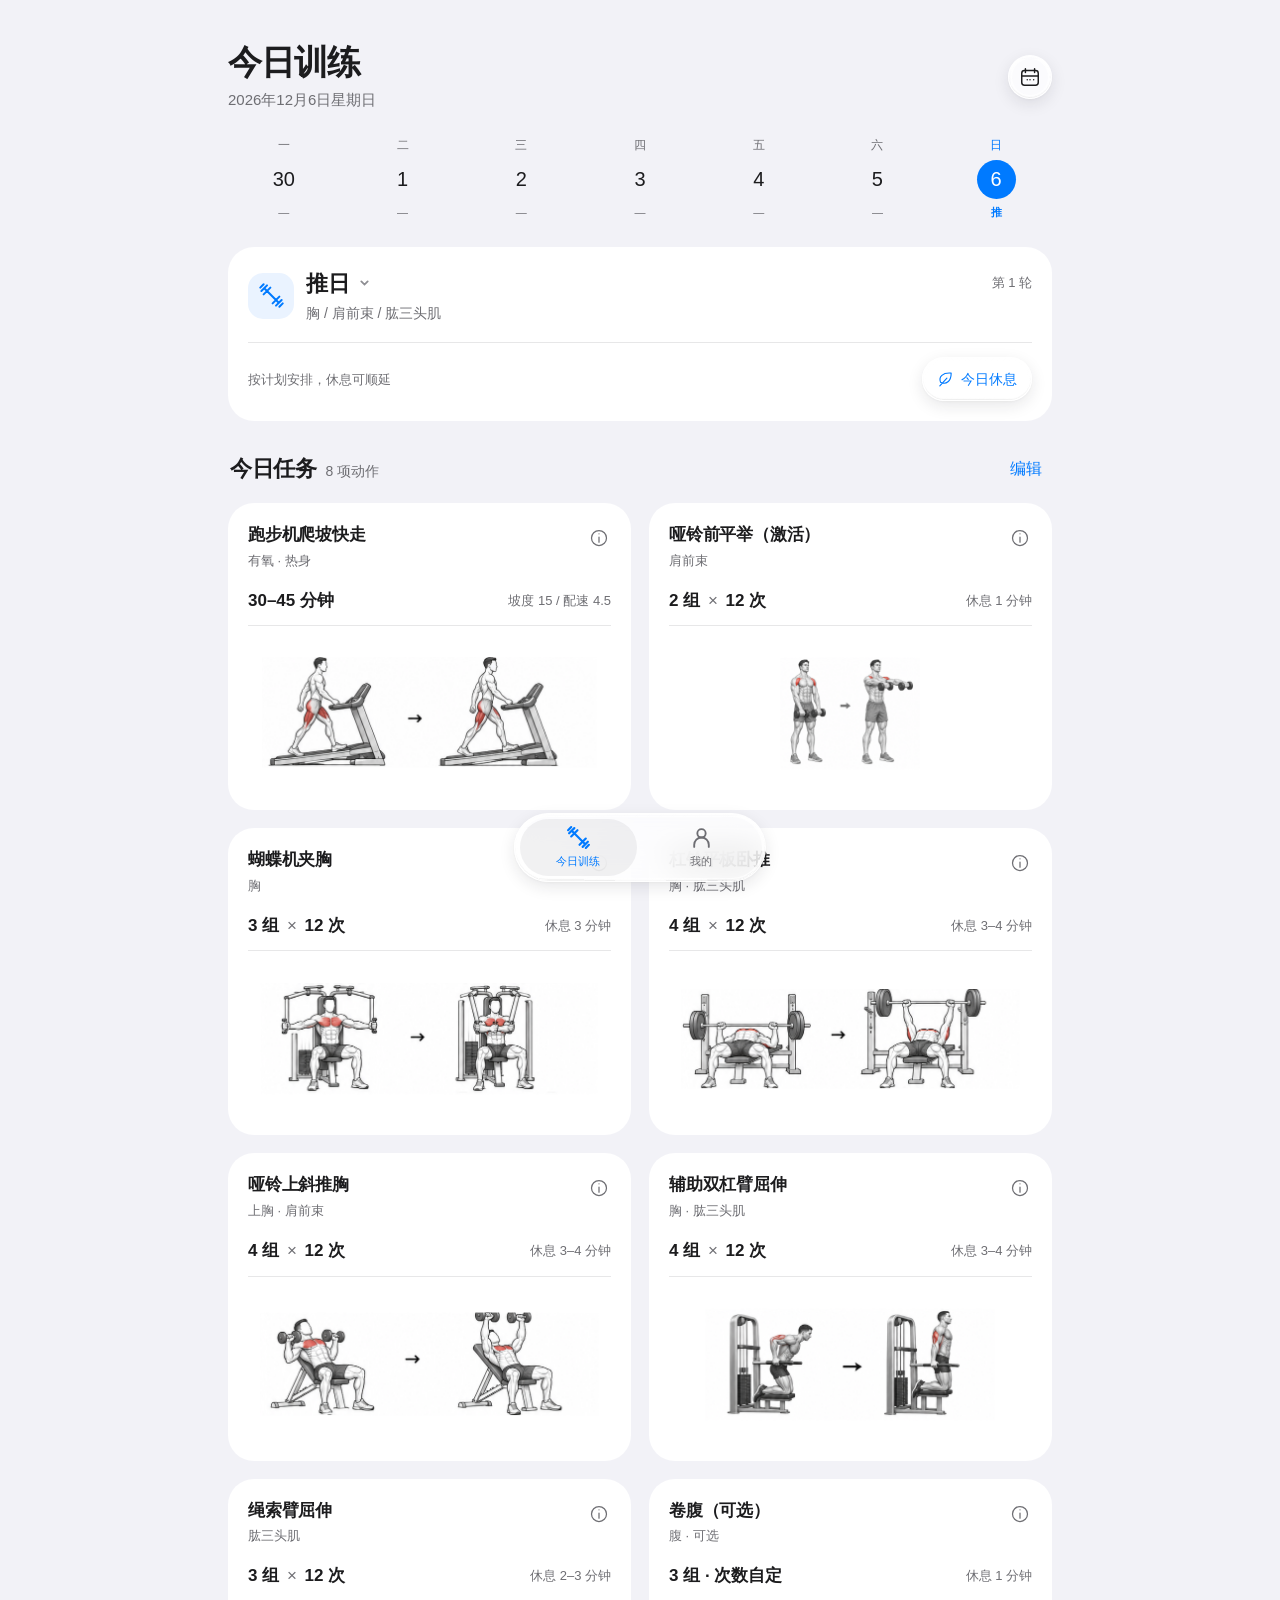
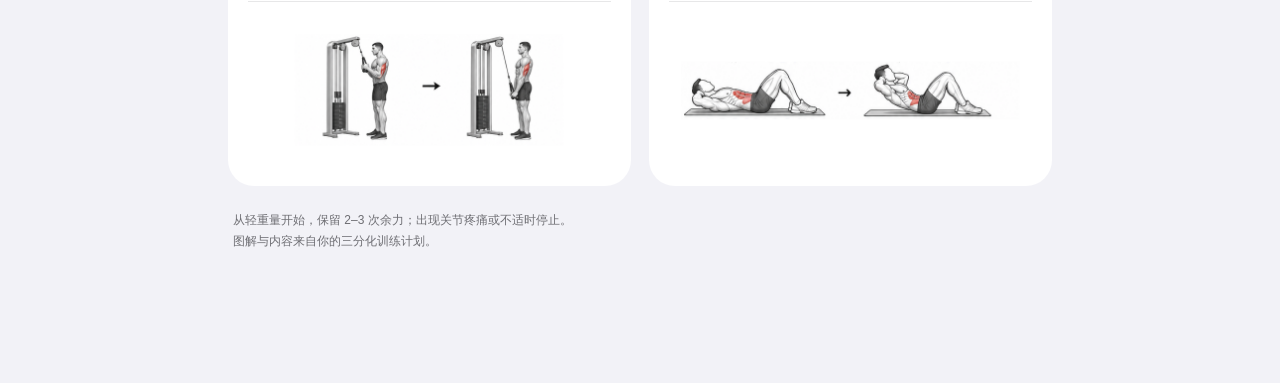
==== commit 2e69e672: "Refresh deployed assets while retaining offline fallback" ====
--- a/index.html
+++ b/index.html
@@ -6,7 +6,7 @@
   <meta name="apple-mobile-web-app-capable" content="yes"><meta name="apple-mobile-web-app-title" content="循练">
   <link rel="manifest" href="manifest.json"><link rel="icon" href="icon.svg" type="image/svg+xml">
   <title>循练 · 我的健身计划</title>
-  <link rel="stylesheet" href="style.css">
+  <link rel="stylesheet" href="style.css?v=4.1">
   
 </head>
 <body>
@@ -15,5 +15,5 @@
   <nav class="bottom-nav" aria-label="主导航"><button id="nav-today" data-action="today"><span id="nav-icon-today"></span>今日训练</button><button id="nav-profile" data-action="profile"><span id="nav-icon-profile"></span>我的</button></nav>
   <div id="toast" role="status"></div>
   <dialog id="modal"><div id="modal-content"></div></dialog>
-  <script src="schedule.js"></script><script src="plan-data.js"></script><script src="app.js"></script>
+  <script src="schedule.js"></script><script src="plan-data.js"></script><script src="app.js?v=4.1"></script>
 </body></html>
--- a/style.css
+++ b/style.css
@@ -81,11 +81,11 @@
 .exercise-heading p { font-size: 13px; color: var(--secondary); margin-top: 4px; }
 .detail-link { min-width: 44px; width: 44px; min-height: 44px; margin: -7px -10px 0 0; padding: 6px; color: var(--secondary); display: grid; place-items: center; border-radius: 50%; }
 .detail-link svg { width: 20px; height: 20px; stroke-width: 1.5; }
-.exercise-art { width: 100%; height: 152px; display: flex; justify-content: center; align-items: center; padding: 8px 12px; margin: 14px 0; border-radius: 17px; background: #fff; overflow: hidden; }
+.exercise-art { width: 100%; height: 152px; display: flex; justify-content: center; align-items: center; padding: 8px 12px; margin: 12px 0 0; border-radius: 17px; background: #fff; overflow: hidden; }
 .custom-image { display: block; width: 100%; height: 100%; object-fit: contain; }
 .no-image { display: flex; flex-direction: column; align-items: center; gap: 10px; color: #8e8e93; font-size: 13px; }
 .no-image svg { width: 34px; height: 34px; }
-.exercise-prescription { border-top: 1px solid var(--line); padding-top: 14px; display: flex; justify-content: space-between; gap: 12px; align-items: center; flex-wrap: wrap; }
+.exercise-prescription { border-bottom: 1px solid var(--line); padding: 12px 0; margin-top: 4px; display: flex; justify-content: space-between; gap: 12px; align-items: center; flex-wrap: wrap; }
 .exercise-prescription strong { font-size: 17px; font-weight: 600; font-variant-numeric: tabular-nums; }
 .exercise-prescription strong>span { color: var(--secondary); font-weight: 400; margin: 0 3px; }
 .exercise-prescription>span { font-size: 13px; color: var(--secondary); }
@@ -201,7 +201,7 @@
   .section-heading h2 { font-size: 22px; }
   .exercise-list { grid-template-columns: 1fr; gap: 16px; }
   .exercise-card { padding: 19px 20px; border-radius: 26px; }
-  .exercise-art { height: 154px; margin: 12px 0 14px; }
+  .exercise-art { height: 154px; margin: 12px 0 0; }
   .exercise-prescription { padding-top: 13px; }
   .exercise-prescription>span { font-size: 13px; }
   .profile-grid { grid-template-columns: 1fr; gap: 18px; }
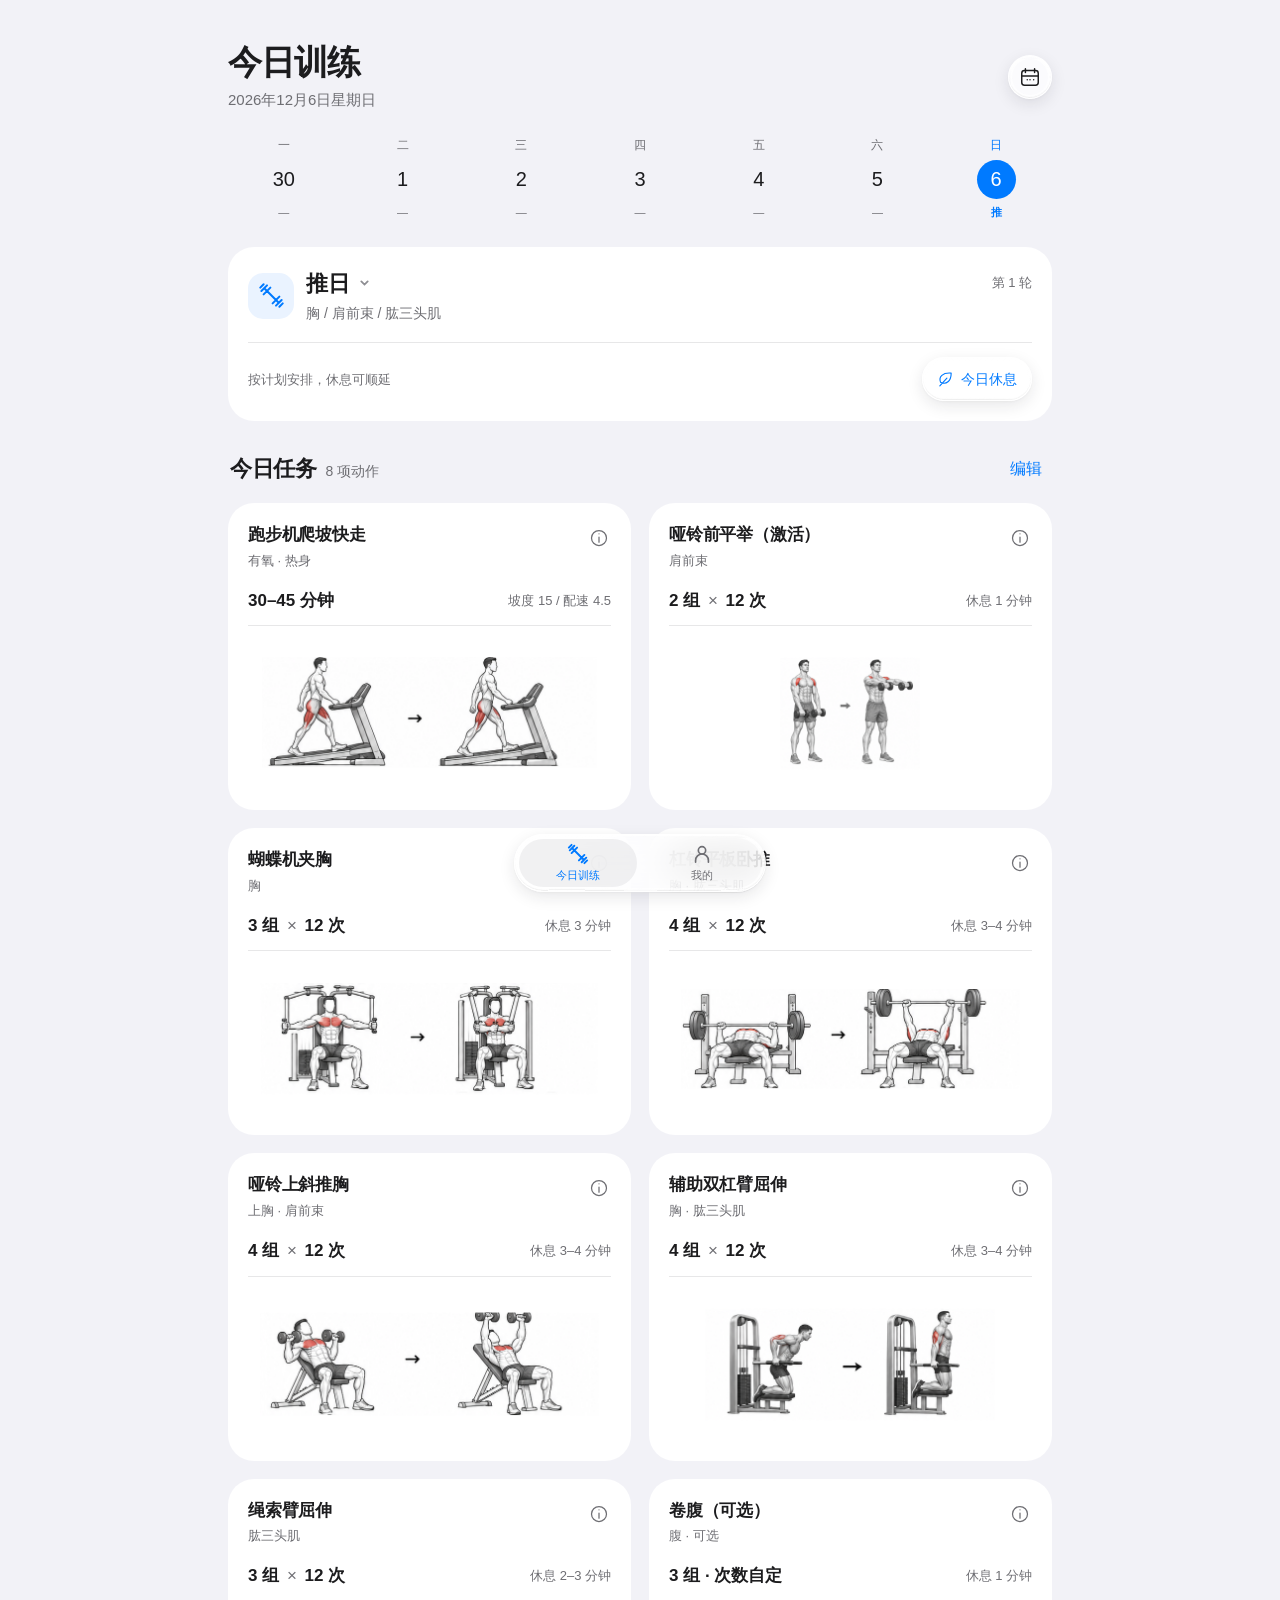
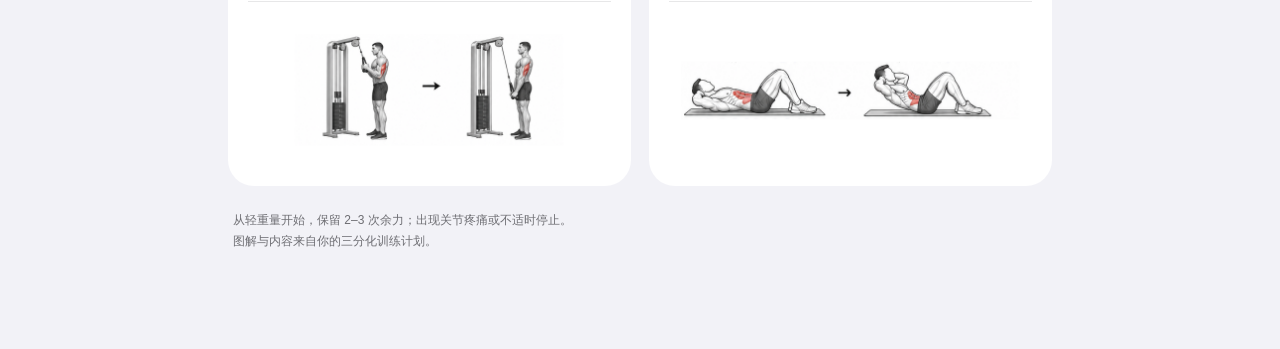
==== commit 0a085598: "Lower and slim the bottom navigation for iPhone" ====
--- a/index.html
+++ b/index.html
@@ -6,7 +6,7 @@
   <meta name="apple-mobile-web-app-capable" content="yes"><meta name="apple-mobile-web-app-title" content="循练">
   <link rel="manifest" href="manifest.json"><link rel="icon" href="icon.svg" type="image/svg+xml">
   <title>循练 · 我的健身计划</title>
-  <link rel="stylesheet" href="style.css?v=4.1">
+  <link rel="stylesheet" href="style.css?v=4.2">
   
 </head>
 <body>
@@ -15,5 +15,5 @@
   <nav class="bottom-nav" aria-label="主导航"><button id="nav-today" data-action="today"><span id="nav-icon-today"></span>今日训练</button><button id="nav-profile" data-action="profile"><span id="nav-icon-profile"></span>我的</button></nav>
   <div id="toast" role="status"></div>
   <dialog id="modal"><div id="modal-content"></div></dialog>
-  <script src="schedule.js"></script><script src="plan-data.js"></script><script src="app.js?v=4.1"></script>
+  <script src="schedule.js"></script><script src="plan-data.js"></script><script src="app.js?v=4.2"></script>
 </body></html>
--- a/style.css
+++ b/style.css
@@ -40,7 +40,7 @@
 strong,b { font-weight: 600; }
 .sr-only { position: absolute; width: 1px; height: 1px; margin: -1px; overflow: hidden; clip: rect(0,0,0,0); white-space: nowrap; }
 .glass-defs { width: 0; height: 0; position: absolute; pointer-events: none; }
-main { max-width: 880px; margin: 0 auto; padding: calc(42px + env(safe-area-inset-top,0px)) 28px calc(130px + env(safe-area-inset-bottom,0px)); }
+main { max-width: 880px; margin: 0 auto; padding: calc(42px + env(safe-area-inset-top,0px)) 28px calc(96px + env(safe-area-inset-bottom,0px)); }
 .page-heading { display: flex; align-items: center; justify-content: space-between; gap: 16px; margin-bottom: 24px; }
 .page-date,.page-heading>div>p { margin-top: 7px; color: var(--secondary); font-size: 15px; line-height: 1.5; }
 .date-actions { display: flex; align-items: center; gap: 8px; }
@@ -90,10 +90,10 @@
 .exercise-prescription strong>span { color: var(--secondary); font-weight: 400; margin: 0 3px; }
 .exercise-prescription>span { font-size: 13px; color: var(--secondary); }
 .train-note { font-size: 12px; color: var(--secondary); margin: 24px 5px 0; line-height: 1.8; }
-.bottom-nav { position: fixed; z-index: 20; left: 50%; transform: translateX(-50%); bottom: calc(18px + env(safe-area-inset-bottom,0px)); display: flex; align-items: center; gap: 6px; padding: 5px; border-radius: 999px; min-width: 252px; }
-.bottom-nav button { flex: 1; min-width: 116px; display: flex; flex-direction: column; align-items: center; justify-content: center; gap: 3px; padding: 6px 16px; border-radius: 999px; color: var(--secondary); font-size: 11px; font-weight: 500; min-height: 57px; }
+.bottom-nav { position: fixed; z-index: 20; left: 50%; transform: translateX(-50%); bottom: max(8px, env(safe-area-inset-bottom,0px)); display: flex; align-items: center; gap: 6px; padding: 4px; border-radius: 999px; min-width: 252px; }
+.bottom-nav button { flex: 1; min-width: 116px; display: flex; flex-direction: column; align-items: center; justify-content: center; gap: 2px; padding: 4px 16px; border-radius: 999px; color: var(--secondary); font-size: 11px; font-weight: 500; min-height: 48px; }
 .bottom-nav button.active { color: var(--accent); background: rgba(120,120,128,.1); }
-.bottom-nav svg { width: 25px; height: 25px; stroke-width: 1.8; }
+.bottom-nav svg { width: 22px; height: 22px; stroke-width: 1.8; }
 .bottom-nav button.active svg { stroke-width: 2.1; }
 .primary,.secondary { display: inline-flex; justify-content: center; align-items: center; gap: 8px; padding: 11px 19px; min-height: 44px; border-radius: 999px; font-size: 15px; font-weight: 500; }
 .primary { color: #fff; background: var(--accent); border-color: transparent; box-shadow: inset 0 1px 1px #ffffff35,0 3px 9px #007aff20; }
@@ -170,7 +170,7 @@
 .calendar-help { font-size: 13px !important; margin-bottom: 0 !important; }
 .danger { color: #ff453a; }
 #form-error { font-size: 14px; margin-top: 10px; }
-#toast { position: fixed; z-index: 50; bottom: calc(112px + env(safe-area-inset-bottom,0px)); left: 50%; transform: translate(-50%,8px); max-width: calc(100vw - 40px); width: max-content; opacity: 0; pointer-events: none; padding: 12px 18px; border-radius: 19px; background: var(--surface); color: var(--text); box-shadow: 0 6px 30px #0002; font-size: 14px; line-height: 1.6; transition: opacity 150ms ease, transform 150ms var(--ease); }
+#toast { position: fixed; z-index: 50; bottom: calc(82px + env(safe-area-inset-bottom,0px)); left: 50%; transform: translate(-50%,8px); max-width: calc(100vw - 40px); width: max-content; opacity: 0; pointer-events: none; padding: 12px 18px; border-radius: 19px; background: var(--surface); color: var(--text); box-shadow: 0 6px 30px #0002; font-size: 14px; line-height: 1.6; transition: opacity 150ms ease, transform 150ms var(--ease); }
 #toast.show { opacity: 1; transform: translate(-50%,0); }
 @media (hover:hover) and (pointer:fine) {
   .text-btn:hover,.detail-link:hover,.row-actions button:not(:disabled):hover { background: var(--accent-soft); color: var(--accent); }
@@ -179,7 +179,7 @@
   .exercise-art:hover { opacity: .84; }
 }
 @media (max-width:650px) {
-  main { padding: calc(28px + env(safe-area-inset-top,0px)) 20px calc(122px + env(safe-area-inset-bottom,0px)); }
+  main { padding: calc(28px + env(safe-area-inset-top,0px)) 20px calc(92px + env(safe-area-inset-bottom,0px)); }
   .page-heading { margin-bottom: 23px; }
   .page-date { font-size: 14px; }
   .week-grid { gap: 5px; }
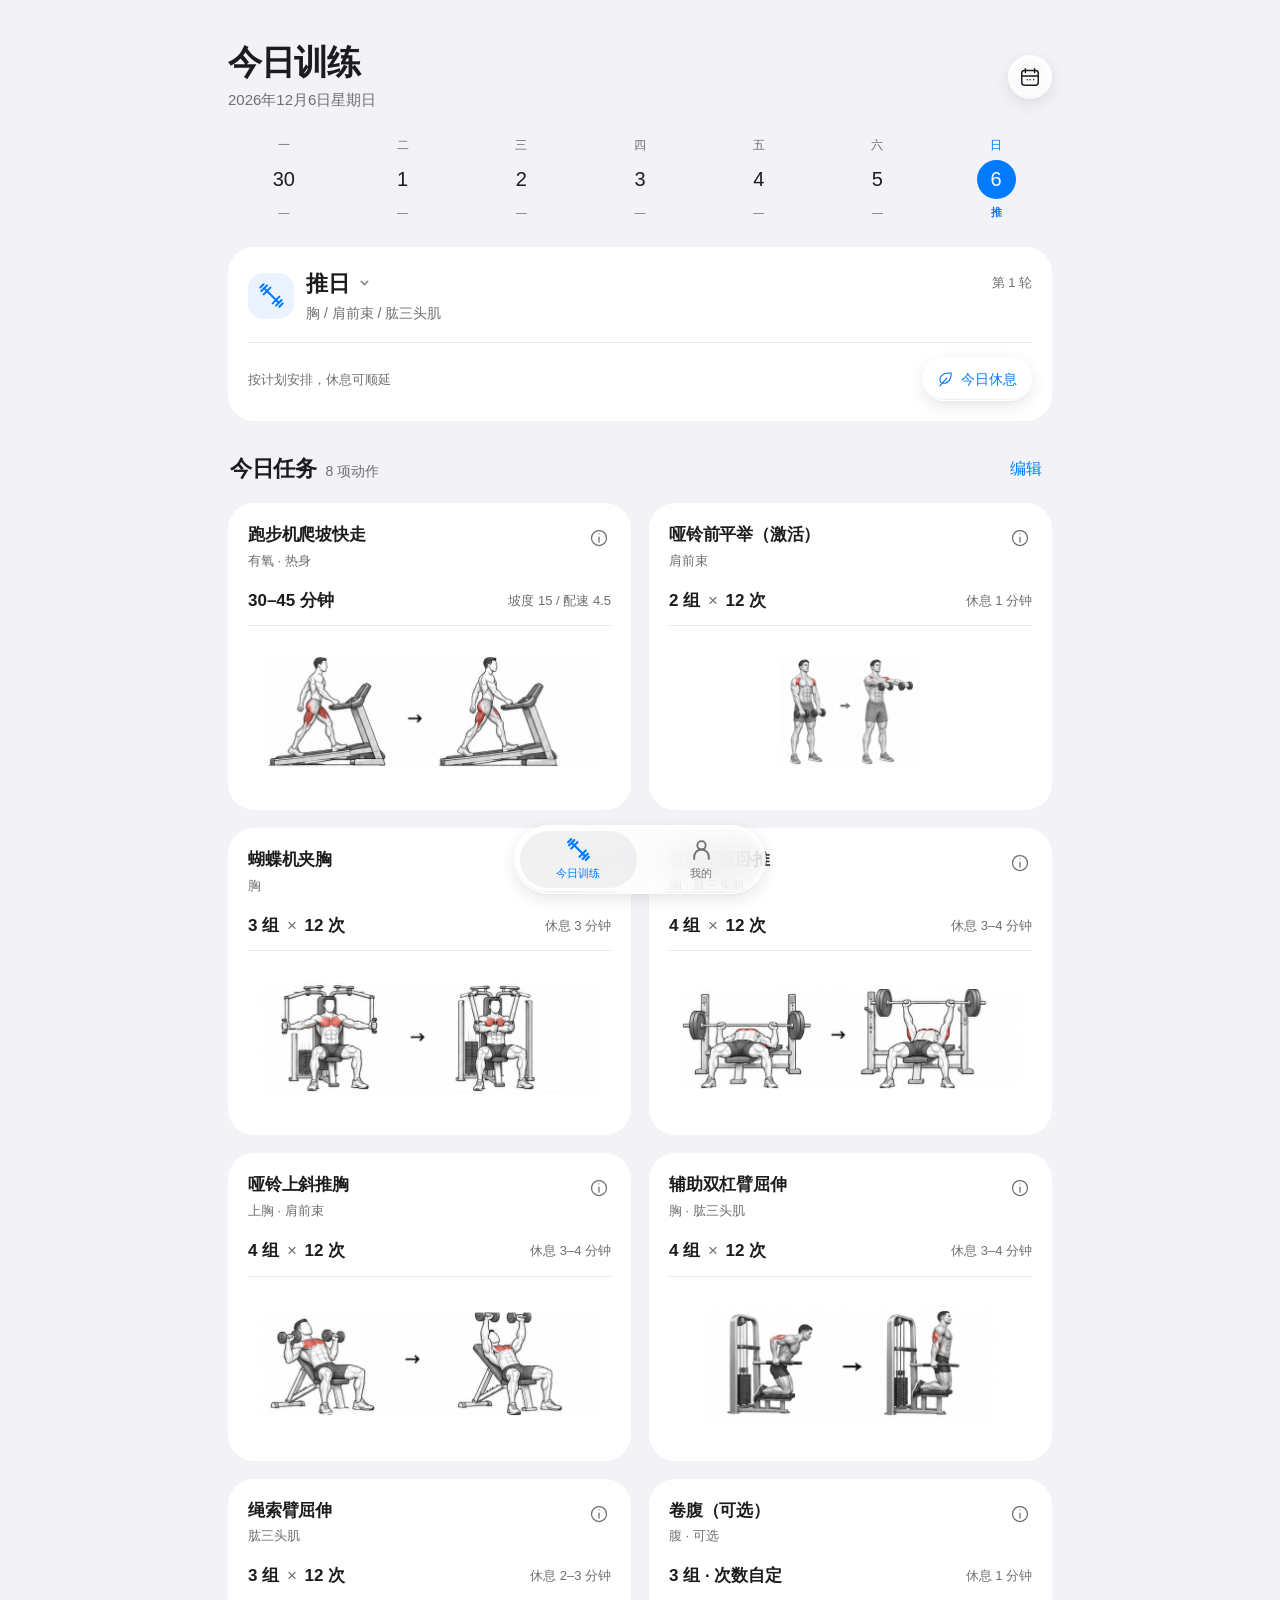
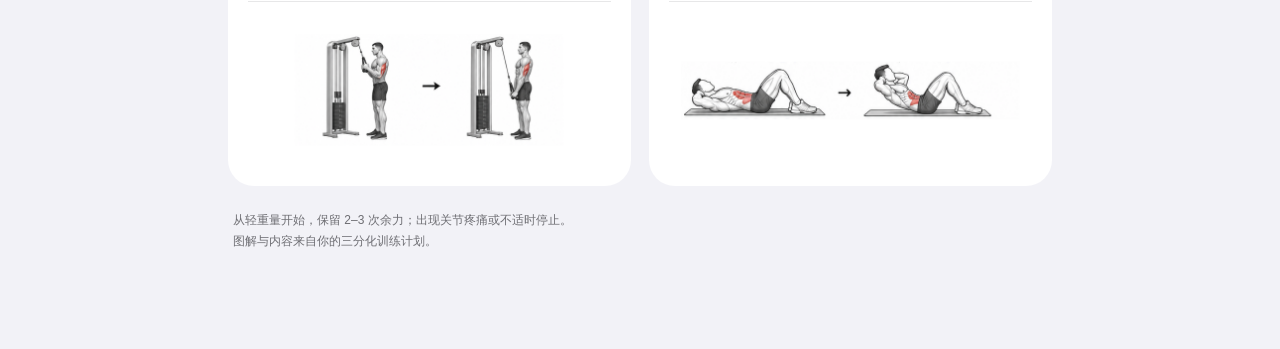
==== commit d2481b10: "Restore full tab height and anchor navigation near the screen edge" ====
--- a/index.html
+++ b/index.html
@@ -6,7 +6,7 @@
   <meta name="apple-mobile-web-app-capable" content="yes"><meta name="apple-mobile-web-app-title" content="循练">
   <link rel="manifest" href="manifest.json"><link rel="icon" href="icon.svg" type="image/svg+xml">
   <title>循练 · 我的健身计划</title>
-  <link rel="stylesheet" href="style.css?v=4.2">
+  <link rel="stylesheet" href="style.css?v=4.3">
   
 </head>
 <body>
@@ -15,5 +15,5 @@
   <nav class="bottom-nav" aria-label="主导航"><button id="nav-today" data-action="today"><span id="nav-icon-today"></span>今日训练</button><button id="nav-profile" data-action="profile"><span id="nav-icon-profile"></span>我的</button></nav>
   <div id="toast" role="status"></div>
   <dialog id="modal"><div id="modal-content"></div></dialog>
-  <script src="schedule.js"></script><script src="plan-data.js"></script><script src="app.js?v=4.2"></script>
+  <script src="schedule.js"></script><script src="plan-data.js"></script><script src="app.js?v=4.3"></script>
 </body></html>
--- a/style.css
+++ b/style.css
@@ -90,10 +90,10 @@
 .exercise-prescription strong>span { color: var(--secondary); font-weight: 400; margin: 0 3px; }
 .exercise-prescription>span { font-size: 13px; color: var(--secondary); }
 .train-note { font-size: 12px; color: var(--secondary); margin: 24px 5px 0; line-height: 1.8; }
-.bottom-nav { position: fixed; z-index: 20; left: 50%; transform: translateX(-50%); bottom: max(8px, env(safe-area-inset-bottom,0px)); display: flex; align-items: center; gap: 6px; padding: 4px; border-radius: 999px; min-width: 252px; }
-.bottom-nav button { flex: 1; min-width: 116px; display: flex; flex-direction: column; align-items: center; justify-content: center; gap: 2px; padding: 4px 16px; border-radius: 999px; color: var(--secondary); font-size: 11px; font-weight: 500; min-height: 48px; }
+.bottom-nav { position: fixed; z-index: 20; left: 50%; transform: translateX(-50%); bottom: 6px; display: flex; align-items: center; gap: 6px; padding: 5px; border-radius: 999px; min-width: 252px; }
+.bottom-nav button { flex: 1; min-width: 116px; display: flex; flex-direction: column; align-items: center; justify-content: center; gap: 3px; padding: 6px 16px; border-radius: 999px; color: var(--secondary); font-size: 11px; font-weight: 500; min-height: 57px; }
 .bottom-nav button.active { color: var(--accent); background: rgba(120,120,128,.1); }
-.bottom-nav svg { width: 22px; height: 22px; stroke-width: 1.8; }
+.bottom-nav svg { width: 25px; height: 25px; stroke-width: 1.8; }
 .bottom-nav button.active svg { stroke-width: 2.1; }
 .primary,.secondary { display: inline-flex; justify-content: center; align-items: center; gap: 8px; padding: 11px 19px; min-height: 44px; border-radius: 999px; font-size: 15px; font-weight: 500; }
 .primary { color: #fff; background: var(--accent); border-color: transparent; box-shadow: inset 0 1px 1px #ffffff35,0 3px 9px #007aff20; }
